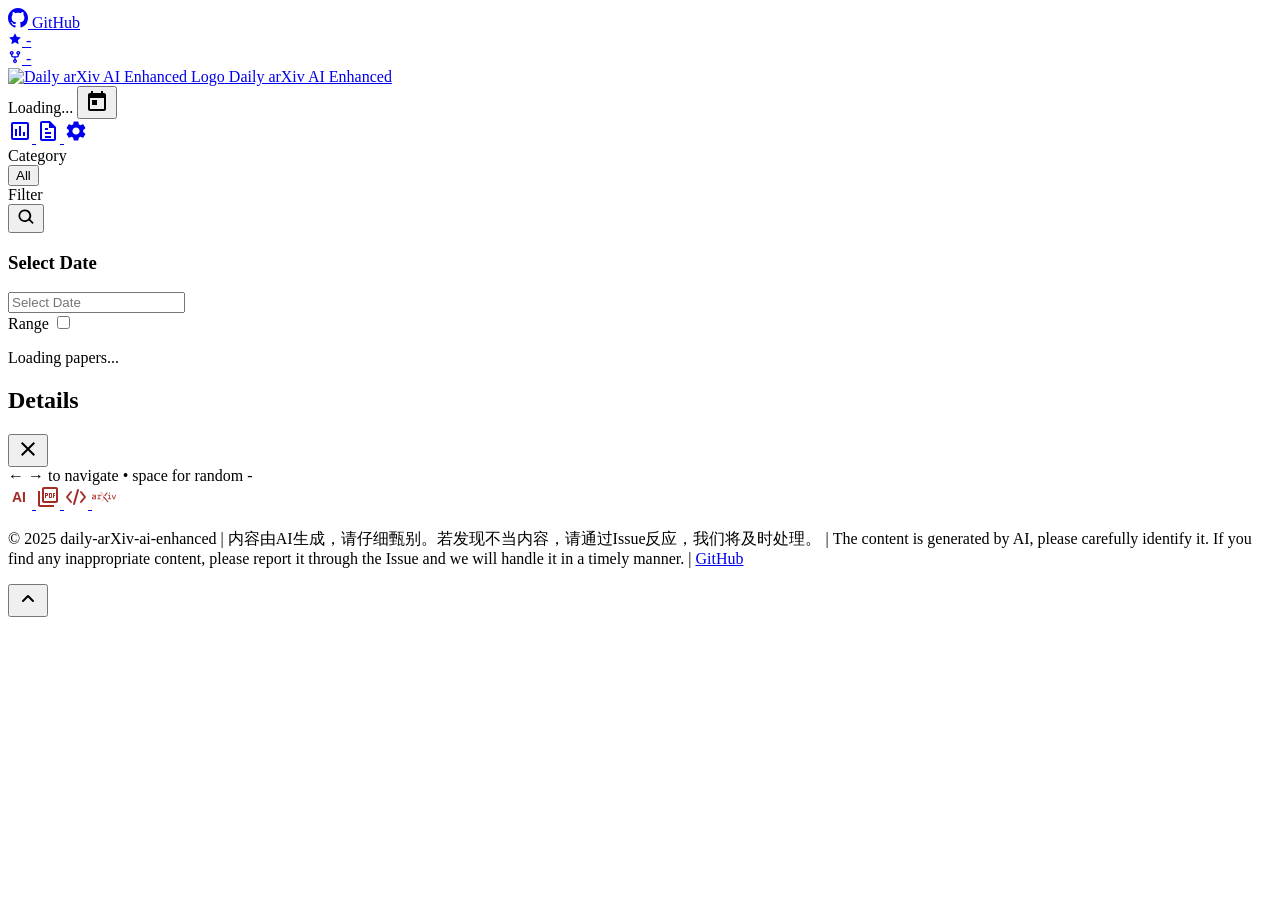
==== index.html @ 5689019f "Add reports page to view weekly/monthly reports and word clouds in browser Co-authored-by: Love-Luo-" ====
<!DOCTYPE html>
<html lang="zh-CN">
<head>
    <meta charset="UTF-8">
    <meta name="viewport" content="width=device-width, initial-scale=1.0">
    <meta name="description" content="daily arxiv ai-enhanced">
    <title>Daily arXiv AI Enhanced</title>
    <link rel="icon" type="image/png" href="assets/logo2-removebg-preview.png">
    <link rel="shortcut icon" type="image/png" href="assets/logo2-removebg-preview.png">
    <link rel="stylesheet" href="css/styles.css">
    <link rel="stylesheet" href="https://fonts.googleapis.com/css2?family=Inter:wght@300;400;500;600;700&display=swap">
    <link rel="stylesheet" href="https://cdn.jsdelivr.net/npm/flatpickr/dist/flatpickr.min.css">
    <script src="https://cdn.jsdelivr.net/npm/flatpickr"></script>

    <!-- Authentication Scripts -->
    <script src="js/auth-config.js"></script>
    <script src="js/auth.js"></script>
    <script>
        // Check authentication on page load
        Auth.requireAuth();

        // Show logout button only if password protection is enabled
        document.addEventListener('DOMContentLoaded', function() {
            const logoutButton = document.getElementById('logoutButton');
            if (logoutButton && Auth.isPasswordEnabled()) {
                logoutButton.style.display = '';
            }
        });
    </script>

    <script>
        window.onerror = function(message, source, lineno, colno, error) {
            const errorDiv = document.createElement('div');
            errorDiv.style.position = 'fixed';
            errorDiv.style.bottom = '10px';
            errorDiv.style.left = '10px';
            errorDiv.style.backgroundColor = 'rgba(255, 0, 0, 0.8)';
            errorDiv.style.color = 'white';
            errorDiv.style.padding = '10px';
            errorDiv.style.borderRadius = '5px';
            errorDiv.style.zIndex = '10000';
            errorDiv.style.maxWidth = '80%';
            errorDiv.textContent = `错误: ${message} (${source}:${lineno}:${colno})`;
            document.body.appendChild(errorDiv);
            
            setTimeout(() => errorDiv.remove(), 5000);
            
            return false;
        };
    </script>
</head>
<body>
    <div class="app-container">
        <header>
            <div class="header-content">
                <div class="header-left">
                    <a href="https://github.com/dw-dengwei/daily-arXiv-ai-enhanced" target="_blank" class="github-button">
                        <svg height="20" width="20" viewBox="0 0 16 16" fill="currentColor" xmlns="http://www.w3.org/2000/svg">
                            <path fill-rule="evenodd" d="M8 0C3.58 0 0 3.58 0 8c0 3.54 2.29 6.53 5.47 7.59.4.07.55-.17.55-.38 0-.19-.01-.82-.01-1.49-2.01.37-2.53-.49-2.69-.94-.09-.23-.48-.94-.82-1.13-.28-.15-.68-.52-.01-.53.63-.01 1.08.58 1.23.82.72 1.21 1.87.87 2.33.66.07-.52.28-.87.51-1.07-1.78-.2-3.64-.89-3.64-3.95 0-.87.31-1.59.82-2.15-.08-.2-.36-1.02.08-2.12 0 0 .67-.21 2.2.82.64-.18 1.32-.27 2-.27.68 0 1.36.09 2 .27 1.53-1.04 2.2-.82 2.2-.82.44 1.1.16 1.92.08 2.12.51.56.82 1.27.82 2.15 0 3.07-1.87 3.75-3.65 3.95.29.25.54.73.54 1.48 0 1.07-.01 1.93-.01 2.2 0 .21.15.46.55.38A8.013 8.013 0 0016 8c0-4.42-3.58-8-8-8z"></path>
                        </svg>
                        <span class="github-text">GitHub</span>
                        <div class="github-stats">
                            <div class="star-badge">
                                <svg width="14" height="14" viewBox="0 0 24 24" fill="currentColor">
                                    <path d="M12 2l3.09 6.26L22 9.27l-5 4.87 1.18 6.88L12 17.77l-6.18 3.25L7 14.14 2 9.27l6.91-1.01L12 2z"/>
                                </svg>
                                <span class="star-count" id="starCount">-</span>
                            </div>
                            <div class="fork-badge">
                                <svg width="14" height="14" viewBox="0 0 16 16" fill="currentColor">
                                    <path d="M5 5.372v.878c0 .414.336.75.75.75h4.5a.75.75 0 0 0 .75-.75v-.878a2.25 2.25 0 1 1 1.5 0v.878a2.25 2.25 0 0 1-2.25 2.25h-1.5v2.128a2.251 2.251 0 1 1-1.5 0V8.5h-1.5A2.25 2.25 0 0 1 3.5 6.25v-.878a2.25 2.25 0 1 1 1.5 0ZM5 3.25a.75.75 0 1 0-1.5 0 .75.75 0 0 0 1.5 0Zm6.75.75a.75.75 0 1 0 0-1.5.75.75 0 0 0 0 1.5Zm-3 8.75a.75.75 0 1 0-1.5 0 .75.75 0 0 0 1.5 0Z"/>
                                </svg>
                                <span class="fork-count" id="forkCount">-</span>
                            </div>
                        </div>
                    </a>
                </div>
                
                <div class="header-center">
                    <a href="index.html" class="site-logo">
                        <img src="assets/logo2-removebg-preview.png" alt="Daily arXiv AI Enhanced Logo" class="logo-image">
                        <span class="site-title">Daily arXiv AI Enhanced</span>
                    </a>
                </div>
                
                <div class="header-controls">
                    <div class="date-selector">
                        <div class="date-display">
                            <span id="currentDate">Loading...</span>
                            <button id="calendarButton" class="icon-button">
                                <svg width="24" height="24" viewBox="0 0 24 24" fill="none" xmlns="http://www.w3.org/2000/svg">
                                    <path d="M19 4H18V2H16V4H8V2H6V4H5C3.89 4 3.01 4.9 3.01 6L3 20C3 21.1 3.89 22 5 22H19C20.1 22 21 21.1 21 20V6C21 4.9 20.1 4 19 4ZM19 20H5V9H19V20ZM7 11H12V16H7V11Z" fill="currentColor"/>
                                </svg>
                            </button>
                        </div>
                    </div>
                    <a href="statistic.html" class="icon-button" title="Statistics">
                        <svg width="24" height="24" viewBox="0 0 24 24" fill="none" xmlns="http://www.w3.org/2000/svg">
                            <path d="M9 17H7V10H9V17ZM13 17H11V7H13V17ZM17 17H15V13H17V17ZM19 19H5V5H19V19.1V19ZM19 3H5C3.9 3 3 3.9 3 5V19C3 20.1 3.9 21 5 21H19C20.1 21 21 20.1 21 19V5C21 3.9 20.1 3 19 3Z" fill="currentColor"/>
                        </svg>
                    </a>
                    <a href="reports.html" class="icon-button" title="Reports">
                        <svg width="24" height="24" viewBox="0 0 24 24" fill="none" xmlns="http://www.w3.org/2000/svg">
                            <path d="M14 2H6C4.9 2 4 2.9 4 4V20C4 21.1 4.9 22 6 22H18C19.1 22 20 21.1 20 20V8L14 2ZM18 20H6V4H13V9H18V20ZM9 13H15V15H9V13ZM9 17H15V19H9V17ZM9 9H12V11H9V9Z" fill="currentColor"/>
                        </svg>
                    </a>
                    <a href="settings.html" class="icon-button" title="Settings">
                        <svg width="24" height="24" viewBox="0 0 24 24" fill="none" xmlns="http://www.w3.org/2000/svg">
                            <path d="M19.14 12.94c.04-.3.06-.61.06-.94 0-.32-.02-.64-.07-.94l2.03-1.58c.18-.14.23-.41.12-.61l-1.92-3.32c-.12-.22-.37-.29-.59-.22l-2.39.96c-.5-.38-1.03-.7-1.62-.94l-.36-2.54c-.04-.24-.24-.41-.48-.41h-3.84c-.24 0-.43.17-.47.41l-.36 2.54c-.59.24-1.13.57-1.62.94l-2.39-.96c-.22-.08-.47 0-.59.22L2.74 8.87c-.12.21-.08.47.12.61l2.03 1.58c-.05.3-.09.63-.09.94s.02.64.07.94l-2.03 1.58c-.18.14-.23.41-.12.61l1.92 3.32c.12.22.37.29.59.22l2.39-.96c.5.38 1.03.7 1.62.94l.36 2.54c.05.24.24.41.48.41h3.84c.24 0 .44-.17.47-.41l.36-2.54c.59-.24 1.13-.56 1.62-.94l2.39.96c.22.08.47 0 .59-.22l1.92-3.32c.12-.22.07-.47-.12-.61l-2.01-1.58zM12 15.6c-1.98 0-3.6-1.62-3.6-3.6s1.62-3.6 3.6-3.6 3.6 1.62 3.6 3.6-1.62 3.6-3.6 3.6z" fill="currentColor"/>
                        </svg>
                    </a>
                    <button id="logoutButton" onclick="Auth.logout()" class="icon-button" title="Logout" style="border: none; background: transparent; cursor: pointer; color: #e74c3c; display: none;">
                        <svg width="24" height="24" viewBox="0 0 24 24" fill="none" xmlns="http://www.w3.org/2000/svg">
                            <path d="M17 7L15.59 8.41L18.17 11H8V13H18.17L15.59 15.59L17 17L22 12L17 7ZM4 5H12V3H4C2.9 3 2 3.9 2 5V19C2 20.1 2.9 21 4 21H12V19H4V5Z" fill="currentColor"/>
                        </svg>
                    </button>
                    <!-- <div class="view-controls">
                        <button id="toggleView" class="button">
                            <span class="view-icon">
                                <svg width="24" height="24" viewBox="0 0 24 24" fill="none" xmlns="http://www.w3.org/2000/svg">
                                    <path d="M4 11H9V5H4V11ZM4 18H9V12H4V18ZM10 18H15V12H10V18ZM16 18H21V12H16V18ZM10 11H15V5H10V11ZM16 5V11H21V5H16Z" fill="currentColor"/>
                                </svg>
                            </span>
                            <span>View</span>
                        </button>
                    </div> -->
                </div>
            </div>
            <div class="category-nav">
                <div class="category-label-container">
                    <span class="category-nav-label">Category</span>
                    <div class="category-scroll">
                        <button class="category-button active" data-category="all">All</button>
                        <!-- 分类按钮将通过 JavaScript 动态生成 -->
                    </div>
                </div>
                <!-- Filter Tag Container -->
                <div class="filter-label-container">
                    <span class="filter-nav-label">Filter</span>
                    <!-- Text Search (magnifier-triggered) -->
                    <div id="textSearchContainer" class="text-search">
                        <button id="textSearchToggle" class="icon-button" title="Search">
                            <svg width="20" height="20" viewBox="0 0 24 24" fill="none" xmlns="http://www.w3.org/2000/svg">
                                <path d="M10.5 3a7.5 7.5 0 105.07 13.07l3.68 3.68a1 1 0 001.41-1.41l-3.68-3.68A7.5 7.5 0 0010.5 3zm0 2a5.5 5.5 0 110 11 5.5 5.5 0 010-11z" fill="currentColor"/>
                            </svg>
                        </button>
                        <div class="search-input-wrapper" style="display: none;">
                            <input id="textSearchInput" type="text" placeholder="Type to search..." aria-label="Search" />
                            <button id="textSearchClear" class="clear-x" title="Clear" style="display: none;">×</button>
                        </div>
                    </div>
                    <div class="filter-scroll" id="filterTags">
                        <!-- Authors and Keywords will be dynamically added here -->
                    </div>
                </div>
            </div>
        </header>

        <main>
            <div class="date-picker-modal" id="datePickerModal">
                <div class="date-picker-content">
                    <div class="date-picker-body">
                        <h3 class="date-picker-title">Select Date</h3>
                        <div class="flatpickr-container">
                            <input type="text" id="datepicker" placeholder="Select Date" data-input>
                        </div>
                        <div class="date-range-selector">
                            <span class="toggle-label">Range</span>
                            <label class="toggle-switch">
                                <input type="checkbox" id="dateRangeMode">
                                <span class="toggle-slider"></span>
                            </label>
                        </div>
                    </div>
                </div>
            </div>

            <div class="paper-container" id="paperContainer">
                <div class="loading-container">
                    <div class="loading-spinner"></div>
                    <p>Loading papers...</p>
                </div>
            </div>
        </main>

        <div class="paper-modal" id="paperModal">
            <div class="paper-modal-content">
                <div class="paper-modal-header">
                    <h2 id="modalTitle">Details</h2>
                    <button id="closeModal" class="icon-button">
                        <svg width="24" height="24" viewBox="0 0 24 24" fill="none" xmlns="http://www.w3.org/2000/svg">
                            <path d="M19 6.41L17.59 5L12 10.59L6.41 5L5 6.41L10.59 12L5 17.59L6.41 19L12 13.41L17.59 19L19 17.59L13.41 12L19 6.41Z" fill="currentColor"/>
                        </svg>
                    </button>
                </div>
                <div class="paper-modal-body" id="modalBody">
                </div>
                <div class="paper-modal-footer">
                    <div class="paper-navigation">
                        <span class="navigation-hint">← → to navigate • space for random</span>
                        <span id="paperPosition" class="paper-position">-</span>
                    </div>
                    <div class="paper-modal-buttons">
                    <a id="kimiChatLink" href="#" target="_blank" class="button icon-button" title="Open in KimiChat">
                        <svg width="24" height="24" viewBox="0 0 24 24" fill="none" xmlns="http://www.w3.org/2000/svg">
                            <text x="4" y="17" fill="#a42c25" font-family="Arial" font-weight="bold" font-size="14">AI</text>
                        </svg>
                    </a>
                    <a id="pdfLink" href="#" target="_blank" class="button icon-button" title="Open PDF">
                        <svg width="24" height="24" viewBox="0 0 24 24" fill="none" xmlns="http://www.w3.org/2000/svg">
                            <path d="M20 2H8C6.9 2 6 2.9 6 4V16C6 17.1 6.9 18 8 18H20C21.1 18 22 17.1 22 16V4C22 2.9 21.1 2 20 2ZM20 16H8V4H20V16ZM4 6H2V20C2 21.1 2.9 22 4 22H18V20H4V6ZM16 12V9C16 8.45 15.55 8 15 8H13V13H15C15.55 13 16 12.55 16 12ZM14 9H15V12H14V9ZM18 11H19V10H18V9H19V8H17V13H18V11ZM10 11H11C11.55 11 12 10.55 12 10V9C12 8.45 11.55 8 11 8H9V13H10V11ZM10 9H11V10H10V9Z" fill="#a42c25"/>
                        </svg>
                    </a>
                    <a id="htmlLink" href="#" target="_blank" class="button icon-button" title="Open HTML">
                        <svg width="24" height="24" viewBox="0 0 24 24" fill="none" xmlns="http://www.w3.org/2000/svg">
                            <path d="M7 17L3 12L7 7M17 17L21 12L17 7M14 5L10 19" stroke="#a42c25" stroke-width="2" stroke-linecap="round" stroke-linejoin="round"/>
                        </svg>
                    </a>
                    <a id="paperLink" href="#" target="_blank" class="button icon-button primary" title="Open in arXiv">
                        <svg width="24" height="24" viewBox="0 0 246.978 110.119" fill="none" xmlns="http://www.w3.org/2000/svg">
                            <path d="M134.811 46.23l24.36-29.89c1.492-1.989 2.2-3.03 1.492-4.723a5.142 5.142 0 0 0-4.481-3.161h0a4.024 4.024 0 0 0-3.008 1.108L127.035 37.824zM168.108 102.071l-32.363-38.283-.972 1.033-7.789-9.214-7.743-9.357-4.695 5.076a4.769 4.769 0 0 0 .015 6.53l47.786 51.074a3.913 3.913 0 0 0 3.137 1.192 4.394 4.394 0 0 0 4.027-2.818c.724-1.73-.076-3.441-1.403-5.233zM121.05 64.817l6.052 6.485-26.553 28.128a2.98 2.98 0 0 1-2.275 1.194 3.449 3.449 0 0 1-3.241-2.144c-.513-1.231.166-3.15 1.122-4.168l.023-.024.021-.026 24.851-29.448m-.047-1.882l-25.76 30.524c-1.286 1.372-2.084 3.777-1.365 5.5a4.705 4.705 0 0 0 4.4 2.914 4.191 4.191 0 0 0 3.161-1.563l27.382-29.007-7.814-8.372zM69.406 31.884c1.859 0 3.1 1.24 3.985 3.453 1.062-2.213 2.568-3.453 4.694-3.453h14.878a4.062 4.062 0 0 1 4.074 4.074v7.828c0 2.656-1.327 4.074-4.074 4.074-2.656 0-4.074-1.418-4.074-4.074V40.03H78.35a2.411 2.411 0 0 0-2.656 2.745v27.188h10.007c2.658 0 4.074 1.329 4.074 4.074s-1.416 4.074-4.074 4.074H59.311c-2.659 0-3.986-1.328-3.986-4.074s1.327-4.074 3.986-4.074h8.236V40.03h-7.263c-2.656 0-3.985-1.329-3.985-4.074 0-2.658 1.329-4.074 3.985-4.074zM181.068 31.884c2.656 0 4.074 1.416 4.074 4.074v34.007h10.1c2.746 0 4.074 1.329 4.074 4.074s-1.328 4.074-4.074 4.074h-28.607c-2.656 0-4.074-1.328-4.074-4.074s1.418-4.074 4.074-4.074h10.362V40.03h-8.533c-2.744 0-4.073-1.329-4.073-4.074 0-2.658 1.329-4.074 4.073-4.074zm4.22-17.615a5.859 5.859 0 1 1-5.819-5.819 5.9 5.9 0 0 1 5.819 5.819zM246.978 35.958a4.589 4.589 0 0 1-.267 1.594L231.835 75.63a3.722 3.722 0 0 1-3.721 2.48h-5.933a3.689 3.689 0 0 1-3.808-2.48l-15.055-38.081a3.23 3.23 0 0 1-.355-1.594 4.084 4.084 0 0 1 4.164-4.074 3.8 3.8 0 0 1 3.718 2.656l14.348 36.134 13.9-36.134a3.8 3.8 0 0 1 3.72-2.656 4.084 4.084 0 0 1 4.165 4.077zM32.445 31.884c5.018 0 8.206 3.312 8.206 8.4v37.831H5.143A4.813 4.813 0 0 1 0 73.186V60.157a8.256 8.256 0 0 1 7-8.148l25.507-3.572v-8.4H4.141A4.014 4.014 0 0 1 0 35.958c0-2.87 2.143-4.074 4.355-4.074zm.059 38.081V56.672l-24.354 3.4v9.9zM90.373 1.25h.077c1 .024 2.236 1.245 2.589 1.669l.023.028.024.026 46.664 50.433a3.173 3.173 0 0 1-.034 4.336l-4.893 5.2-6.876-8.134L88.487 7.13c-1.508-2.166-1.617-2.836-1.191-3.858a3.353 3.353 0 0 1 3.077-2.02m0-1.25a4.606 4.606 0 0 0-4.231 2.789c-.705 1.692-.2 2.88 1.349 5.1l39.493 47.722 7.789 9.214 5.853-6.221a4.417 4.417 0 0 0 .042-6.042L94.004 2.13S92.291.05 90.48.006z" fill="#a42c25"/>
                        </svg>
                    </a>
                    </div>
                </div>
            </div>
        </div>
    </div>
    
    <footer>
        <div class="footer-content">
            <p>&copy; 2025 daily-arXiv-ai-enhanced | 内容由AI生成，请仔细甄别。若发现不当内容，请通过Issue反应，我们将及时处理。 | The content is generated by AI, please carefully identify it. If you find any inappropriate content, please report it through the Issue and we will handle it in a timely manner. | <a href="https://github.com/dw-dengwei/daily-arXiv-ai-enhanced" target="_blank">GitHub</a></p>
        </div>
    </footer>

    <!-- 回到顶部按钮 -->
    <button id="backToTop" class="back-to-top" title="back to top">
        <svg width="24" height="24" viewBox="0 0 24 24" fill="none" xmlns="http://www.w3.org/2000/svg">
            <path d="M7 14L12 9L17 14" stroke="currentColor" stroke-width="2" stroke-linecap="round" stroke-linejoin="round"/>
        </svg>
    </button>

    <script src="js/app.js?v=1.0.1"></script>
</body>
</html>
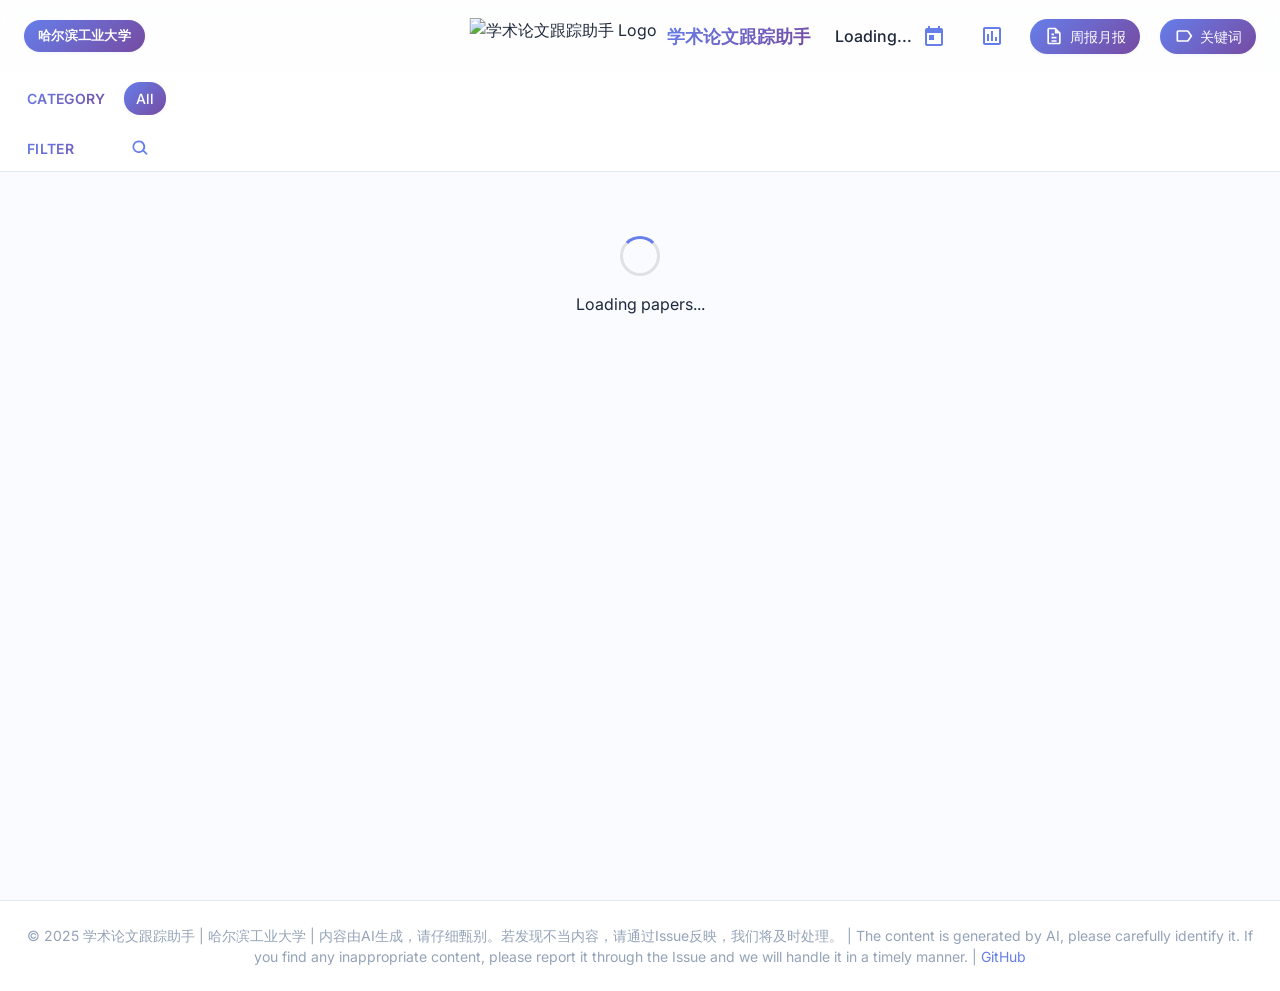
==== commit 6b95f7f7: "Merge f9a30d475d03d5d753e482bc33605eac268c6314 into 850c2397dba790dc108e574bb7830bde36cec0bc" ====
--- a/index.html
+++ b/index.html
@@ -3,8 +3,8 @@
 <head>
     <meta charset="UTF-8">
     <meta name="viewport" content="width=device-width, initial-scale=1.0">
-    <meta name="description" content="daily arxiv ai-enhanced">
-    <title>Daily arXiv AI Enhanced</title>
+    <meta name="description" content="学术论文跟踪助手 - 哈尔滨工业大学">
+    <title>学术论文跟踪助手</title>
     <link rel="icon" type="image/png" href="assets/logo2-removebg-preview.png">
     <link rel="shortcut icon" type="image/png" href="assets/logo2-removebg-preview.png">
     <link rel="stylesheet" href="css/styles.css">
@@ -54,32 +54,13 @@
         <header>
             <div class="header-content">
                 <div class="header-left">
-                    <a href="https://github.com/dw-dengwei/daily-arXiv-ai-enhanced" target="_blank" class="github-button">
-                        <svg height="20" width="20" viewBox="0 0 16 16" fill="currentColor" xmlns="http://www.w3.org/2000/svg">
-                            <path fill-rule="evenodd" d="M8 0C3.58 0 0 3.58 0 8c0 3.54 2.29 6.53 5.47 7.59.4.07.55-.17.55-.38 0-.19-.01-.82-.01-1.49-2.01.37-2.53-.49-2.69-.94-.09-.23-.48-.94-.82-1.13-.28-.15-.68-.52-.01-.53.63-.01 1.08.58 1.23.82.72 1.21 1.87.87 2.33.66.07-.52.28-.87.51-1.07-1.78-.2-3.64-.89-3.64-3.95 0-.87.31-1.59.82-2.15-.08-.2-.36-1.02.08-2.12 0 0 .67-.21 2.2.82.64-.18 1.32-.27 2-.27.68 0 1.36.09 2 .27 1.53-1.04 2.2-.82 2.2-.82.44 1.1.16 1.92.08 2.12.51.56.82 1.27.82 2.15 0 3.07-1.87 3.75-3.65 3.95.29.25.54.73.54 1.48 0 1.07-.01 1.93-.01 2.2 0 .21.15.46.55.38A8.013 8.013 0 0016 8c0-4.42-3.58-8-8-8z"></path>
-                        </svg>
-                        <span class="github-text">GitHub</span>
-                        <div class="github-stats">
-                            <div class="star-badge">
-                                <svg width="14" height="14" viewBox="0 0 24 24" fill="currentColor">
-                                    <path d="M12 2l3.09 6.26L22 9.27l-5 4.87 1.18 6.88L12 17.77l-6.18 3.25L7 14.14 2 9.27l6.91-1.01L12 2z"/>
-                                </svg>
-                                <span class="star-count" id="starCount">-</span>
-                            </div>
-                            <div class="fork-badge">
-                                <svg width="14" height="14" viewBox="0 0 16 16" fill="currentColor">
-                                    <path d="M5 5.372v.878c0 .414.336.75.75.75h4.5a.75.75 0 0 0 .75-.75v-.878a2.25 2.25 0 1 1 1.5 0v.878a2.25 2.25 0 0 1-2.25 2.25h-1.5v2.128a2.251 2.251 0 1 1-1.5 0V8.5h-1.5A2.25 2.25 0 0 1 3.5 6.25v-.878a2.25 2.25 0 1 1 1.5 0ZM5 3.25a.75.75 0 1 0-1.5 0 .75.75 0 0 0 1.5 0Zm6.75.75a.75.75 0 1 0 0-1.5.75.75 0 0 0 0 1.5Zm-3 8.75a.75.75 0 1 0-1.5 0 .75.75 0 0 0 1.5 0Z"/>
-                                </svg>
-                                <span class="fork-count" id="forkCount">-</span>
-                            </div>
-                        </div>
-                    </a>
+                    <span class="hit-badge">哈尔滨工业大学</span>
                 </div>
                 
                 <div class="header-center">
                     <a href="index.html" class="site-logo">
-                        <img src="assets/logo2-removebg-preview.png" alt="Daily arXiv AI Enhanced Logo" class="logo-image">
-                        <span class="site-title">Daily arXiv AI Enhanced</span>
+                        <img src="assets/logo2-removebg-preview.png" alt="学术论文跟踪助手 Logo" class="logo-image">
+                        <span class="site-title">学术论文跟踪助手</span>
                     </a>
                 </div>
                 
@@ -99,15 +80,17 @@
                             <path d="M9 17H7V10H9V17ZM13 17H11V7H13V17ZM17 17H15V13H17V17ZM19 19H5V5H19V19.1V19ZM19 3H5C3.9 3 3 3.9 3 5V19C3 20.1 3.9 21 5 21H19C20.1 21 21 20.1 21 19V5C21 3.9 20.1 3 19 3Z" fill="currentColor"/>
                         </svg>
                     </a>
-                    <a href="reports.html" class="icon-button" title="Reports">
-                        <svg width="24" height="24" viewBox="0 0 24 24" fill="none" xmlns="http://www.w3.org/2000/svg">
+                    <a href="reports.html" class="nav-link-button" title="周报月报">
+                        <svg width="20" height="20" viewBox="0 0 24 24" fill="none" xmlns="http://www.w3.org/2000/svg">
                             <path d="M14 2H6C4.9 2 4 2.9 4 4V20C4 21.1 4.9 22 6 22H18C19.1 22 20 21.1 20 20V8L14 2ZM18 20H6V4H13V9H18V20ZM9 13H15V15H9V13ZM9 17H15V19H9V17ZM9 9H12V11H9V9Z" fill="currentColor"/>
                         </svg>
-                    </a>
-                    <a href="settings.html" class="icon-button" title="Settings">
-                        <svg width="24" height="24" viewBox="0 0 24 24" fill="none" xmlns="http://www.w3.org/2000/svg">
-                            <path d="M19.14 12.94c.04-.3.06-.61.06-.94 0-.32-.02-.64-.07-.94l2.03-1.58c.18-.14.23-.41.12-.61l-1.92-3.32c-.12-.22-.37-.29-.59-.22l-2.39.96c-.5-.38-1.03-.7-1.62-.94l-.36-2.54c-.04-.24-.24-.41-.48-.41h-3.84c-.24 0-.43.17-.47.41l-.36 2.54c-.59.24-1.13.57-1.62.94l-2.39-.96c-.22-.08-.47 0-.59.22L2.74 8.87c-.12.21-.08.47.12.61l2.03 1.58c-.05.3-.09.63-.09.94s.02.64.07.94l-2.03 1.58c-.18.14-.23.41-.12.61l1.92 3.32c.12.22.37.29.59.22l2.39-.96c.5.38 1.03.7 1.62.94l.36 2.54c.05.24.24.41.48.41h3.84c.24 0 .44-.17.47-.41l.36-2.54c.59-.24 1.13-.56 1.62-.94l2.39.96c.22.08.47 0 .59-.22l1.92-3.32c.12-.22.07-.47-.12-.61l-2.01-1.58zM12 15.6c-1.98 0-3.6-1.62-3.6-3.6s1.62-3.6 3.6-3.6 3.6 1.62 3.6 3.6-1.62 3.6-3.6 3.6z" fill="currentColor"/>
-                        </svg>
+                        <span>周报月报</span>
+                    </a>
+                    <a href="settings.html" class="nav-link-button" title="关键词设置">
+                        <svg width="20" height="20" viewBox="0 0 24 24" fill="none" xmlns="http://www.w3.org/2000/svg">
+                            <path d="M17.63 5.84C17.27 5.33 16.67 5 16 5L5 5.01C3.9 5.01 3 5.9 3 7V17C3 18.1 3.9 18.99 5 18.99L16 19C16.67 19 17.27 18.67 17.63 18.16L22 12L17.63 5.84ZM16 17H5V7H16L19.55 12L16 17Z" fill="currentColor"/>
+                        </svg>
+                        <span>关键词</span>
                     </a>
                     <button id="logoutButton" onclick="Auth.logout()" class="icon-button" title="Logout" style="border: none; background: transparent; cursor: pointer; color: #e74c3c; display: none;">
                         <svg width="24" height="24" viewBox="0 0 24 24" fill="none" xmlns="http://www.w3.org/2000/svg">
@@ -229,7 +212,7 @@
     
     <footer>
         <div class="footer-content">
-            <p>&copy; 2025 daily-arXiv-ai-enhanced | 内容由AI生成，请仔细甄别。若发现不当内容，请通过Issue反应，我们将及时处理。 | The content is generated by AI, please carefully identify it. If you find any inappropriate content, please report it through the Issue and we will handle it in a timely manner. | <a href="https://github.com/dw-dengwei/daily-arXiv-ai-enhanced" target="_blank">GitHub</a></p>
+            <p>&copy; 2025 学术论文跟踪助手 | 哈尔滨工业大学 | 内容由AI生成，请仔细甄别。若发现不当内容，请通过Issue反映，我们将及时处理。 | The content is generated by AI, please carefully identify it. If you find any inappropriate content, please report it through the Issue and we will handle it in a timely manner. | <a href="https://github.com/Love-Luo-Tianyi/daily-arXiv-ai-enhanced" target="_blank">GitHub</a></p>
         </div>
     </footer>
 
--- a/css/styles.css
+++ b/css/styles.css
@@ -0,0 +1,2298 @@
+/* 基础样式 */
+:root {
+  --primary-color: #667eea;
+  --secondary-color: #764ba2;
+  --accent-color: #6d2dad;
+  --gradient-primary: linear-gradient(135deg, #667eea 0%, #764ba2 100%);
+  --gradient-light: linear-gradient(135deg, #e0e7ff 0%, #f3e8ff 100%);
+  --background-color: #fafbff;
+  --card-bg-color: #ffffff;
+  --background-hover: #f1f5f9;
+  --text-color: #1e293b;
+  --text-secondary: #475569;
+  --text-tertiary: #94a3b8;
+  --border-color: #e2e8f0;
+  --border-accent: rgba(102, 126, 234, 0.2);
+  --shadow-sm: 0 1px 3px rgba(102, 126, 234, 0.1);
+  --shadow-md: 0 4px 15px rgba(102, 126, 234, 0.15);
+  --shadow-lg: 0 8px 25px rgba(102, 126, 234, 0.2);
+  --radius-sm: 8px;
+  --radius-md: 12px;
+  --transition: all 0.2s ease;
+  --match-highlight: rgba(255, 223, 77, 0.22); /* 更明显的浅黄色背景 */
+  --gold-color: #ffd700;
+  --gold-dark: #d4af37;
+  --gold-gradient: linear-gradient(135deg, #ffd700 0%, #d4af37 100%);
+  --author-color: #10b981;
+  --author-gradient: linear-gradient(135deg, #10b981 0%, #059669 100%);
+  --keyword-color: #8b5cf6;
+  --keyword-gradient: linear-gradient(135deg, #8b5cf6 0%, #7c3aed 100%);
+}
+
+* {
+  margin: 0;
+  padding: 0;
+  box-sizing: border-box;
+}
+
+body {
+  font-family: 'Inter', -apple-system, BlinkMacSystemFont, 'Segoe UI', Roboto, Helvetica, Arial, sans-serif;
+  background-color: var(--background-color);
+  color: var(--text-color);
+  line-height: 1.5;
+  -webkit-font-smoothing: antialiased;
+  -moz-osx-font-smoothing: grayscale;
+}
+
+a {
+  color: var(--primary-color);
+  text-decoration: none;
+}
+
+a:hover {
+  text-decoration: underline;
+}
+
+button {
+  cursor: pointer;
+  border: none;
+  background: none;
+  font: inherit;
+  color: inherit;
+}
+
+.button {
+  display: inline-flex;
+  align-items: center;
+  justify-content: center;
+  gap: 8px;
+  padding: 8px 16px;
+  border-radius: var(--radius-sm);
+  font-weight: 500;
+  transition: var(--transition);
+  background-color: var(--background-hover);
+}
+
+.button:hover {
+  background-color: var(--border-color);
+}
+
+.button.primary {
+  background: var(--gradient-primary);
+  color: white;
+  box-shadow: var(--shadow-sm);
+}
+
+.button.primary:hover {
+  box-shadow: var(--shadow-md);
+  transform: translateY(-1px);
+}
+
+.icon-button {
+  display: flex;
+  align-items: center;
+  justify-content: center;
+  width: 36px;
+  height: 36px;
+  border-radius: 50%;
+  transition: var(--transition);
+  color: var(--primary-color);
+}
+
+.icon-button:hover {
+  background-color: rgba(102, 126, 234, 0.1);
+}
+
+/* 视图控制按钮样式 */
+.view-controls {
+  display: flex;
+  align-items: center;
+  gap: 4px;
+}
+
+.view-icon {
+  display: flex;
+  align-items: center;
+  justify-content: center;
+  margin-right: 2px;
+  color: var(--primary-color);
+  font-size: 14px;
+}
+
+.view-controls .button {
+  border: 1px solid var(--border-accent);
+  background-color: rgba(102, 126, 234, 0.05);
+  padding: 4px 10px;
+  font-size: 13px;
+}
+
+.view-controls .button:hover {
+  background-color: rgba(102, 126, 234, 0.1);
+}
+
+.view-controls .button.active {
+  background-color: rgba(102, 126, 234, 0.15);
+  border-color: var(--primary-color);
+  color: var(--primary-color);
+  font-weight: 500;
+}
+
+/* 布局容器 */
+.app-container {
+  display: flex;
+  flex-direction: column;
+  min-height: 100vh;
+}
+
+/* 页头 */
+header {
+  position: sticky;
+  top: 0;
+  z-index: 100;
+  background-color: rgba(255, 255, 255, 0.8);
+  backdrop-filter: blur(10px);
+  -webkit-backdrop-filter: blur(10px);
+  border-bottom: 1px solid var(--border-color);
+}
+
+.header-content {
+  display: flex;
+  justify-content: space-between;
+  align-items: center;
+  padding: 16px 24px;
+  max-width: 1440px;
+  margin: 0 auto;
+  width: 100%;
+}
+
+.header-left {
+  display: flex;
+  align-items: center;
+  gap: 16px;
+}
+
+.header-center {
+  display: flex;
+  align-items: center;
+  justify-content: center;
+  position: absolute;
+  left: 50%;
+  transform: translateX(-50%);
+}
+
+.site-logo {
+  display: flex;
+  align-items: center;
+  gap: 10px;
+  text-decoration: none !important;
+  color: var(--text-color);
+  transition: var(--transition);
+}
+
+.site-logo:hover {
+  text-decoration: none;
+  opacity: 0.9;
+}
+
+.logo-image {
+  height: 36px;
+  width: auto;
+}
+
+.site-title {
+  font-size: 18px;
+  font-weight: 600;
+  background: var(--gradient-primary);
+  -webkit-background-clip: text;
+  -webkit-text-fill-color: transparent;
+  background-clip: text;
+}
+
+.header-content h1 {
+  font-size: 20px;
+  font-weight: 600;
+}
+
+.github-button {
+  display: flex;
+  align-items: center;
+  gap: 8px;
+  padding: 8px 16px;
+  border-radius: 24px;
+  background: var(--gradient-primary);
+  color: white;
+  font-size: 14px;
+  font-weight: 500;
+  transition: var(--transition);
+  text-decoration: none !important;
+  box-shadow: var(--shadow-sm);
+}
+
+.github-button:hover {
+  background: var(--gradient-primary);
+  text-decoration: none !important;
+  transform: translateY(-1px);
+  color: white;
+  box-shadow: var(--shadow-md);
+}
+
+.github-button svg {
+  fill: white;
+}
+
+.github-text {
+  font-weight: 500;
+}
+
+.github-stats {
+  display: flex;
+  gap: 6px;
+}
+
+.star-badge,
+.fork-badge {
+  display: flex;
+  align-items: center;
+  gap: 4px;
+  background-color: rgba(255, 255, 255, 0.25);
+  border-radius: 12px;
+  padding: 4px 8px;
+  font-size: 12px;
+  font-weight: 600;
+}
+
+.star-badge svg {
+  fill: white;
+  filter: drop-shadow(0 0 2px rgba(255, 255, 255, 0.3));
+}
+
+.fork-badge svg {
+  fill: white;
+  filter: drop-shadow(0 0 2px rgba(255, 255, 255, 0.3));
+}
+
+.star-count,
+.fork-count {
+  color: white;
+  font-weight: 600;
+}
+
+.hit-badge {
+  display: inline-flex;
+  align-items: center;
+  padding: 6px 14px;
+  border-radius: 24px;
+  background: var(--gradient-primary);
+  color: white;
+  font-size: 13px;
+  font-weight: 600;
+  letter-spacing: 0.02em;
+  box-shadow: var(--shadow-sm);
+  white-space: nowrap;
+}
+
+.nav-link-button {
+  display: inline-flex;
+  align-items: center;
+  gap: 6px;
+  padding: 7px 14px;
+  border-radius: 20px;
+  background: var(--gradient-primary);
+  color: white !important;
+  font-size: 14px;
+  font-weight: 500;
+  transition: var(--transition);
+  text-decoration: none !important;
+  box-shadow: var(--shadow-sm);
+}
+
+.nav-link-button:hover {
+  text-decoration: none !important;
+  transform: translateY(-1px);
+  box-shadow: var(--shadow-md);
+  color: white !important;
+}
+
+.nav-link-button svg {
+  fill: white;
+  flex-shrink: 0;
+}
+
+.header-controls {
+  display: flex;
+  align-items: center;
+  gap: 20px;
+}
+
+.date-selector {
+  display: flex;
+  align-items: center;
+  gap: 8px;
+  border-radius: var(--radius-sm);
+  padding: 2px;
+}
+
+.date-display {
+  display: flex;
+  align-items: center;
+  gap: 4px;
+  font-weight: 500;
+  color: var(--text-color);
+}
+
+/* 类别导航栏 */
+.category-nav {
+  background-color: rgba(255, 255, 255, 0.8);
+  backdrop-filter: blur(10px);
+  -webkit-backdrop-filter: blur(10px);
+  position: sticky;
+  top: 70px;
+  z-index: 10;
+  display: flex;
+  flex-direction: column;
+  align-items: center; /* 居中显示 */
+}
+
+.category-nav::-webkit-scrollbar {
+  display: none;
+}
+
+.category-label-container {
+  display: flex;
+  align-items: center;
+  max-width: 1440px; /* 与main容器的max-width相同 */
+  width: 100%;
+  padding: 10px 24px 5px 24px; /* 减少上下内边距 */
+  margin: 0 auto; /* 居中显示 */
+  position: relative;
+}
+
+.category-nav-label, .filter-nav-label {
+  font-weight: 600;
+  background: var(--gradient-primary);
+  -webkit-background-clip: text;
+  -webkit-text-fill-color: transparent;
+  background-clip: text;
+  margin-right: 8px; /* 减少右侧间距 */
+  white-space: nowrap;
+  min-width: 90px; /* 减少宽度从120px到90px */
+  letter-spacing: 0.3px; /* 减少字母间距 */
+  font-size: 14px; /* 减小字体大小 */
+  text-transform: uppercase;
+  opacity: 1; /* 增加不透明度 */
+  position: relative;
+  z-index: 1;
+  padding-left: 3px; /* 减少左侧内边距 */
+}
+
+/* 删除装饰线的CSS规则 */
+.category-nav-label::after, .keyword-nav-label::after {
+  content: none; /* 移除装饰线 */
+}
+
+.category-scroll {
+  display: flex;
+  overflow-x: auto;
+  gap: 10px;
+  -ms-overflow-style: none;
+  scrollbar-width: none;
+  width: 100%;
+  justify-content: flex-start; /* 改为左对齐 */
+  flex-wrap: nowrap; /* 禁止换行 */
+  white-space: nowrap; /* 确保内容不会换行 */
+  /* 添加鼠标滚轮横向滚动支持 */
+  overflow-y: hidden;
+}
+
+.filter-scroll {
+  display: flex;
+  overflow-x: auto;
+  gap: 10px;
+  -ms-overflow-style: none;
+  scrollbar-width: none;
+  width: 100%;
+  justify-content: flex-start; /* 改为左对齐 */
+  flex-wrap: nowrap; /* 禁止换行 */
+  white-space: nowrap; /* 确保内容不会换行 */
+  /* 添加鼠标滚轮横向滚动支持 */
+  overflow-y: hidden;
+}
+
+/* Text search UI */
+.text-search {
+  display: inline-flex;
+  align-items: center;
+  gap: 8px;
+  margin-right: 8px;
+}
+
+.text-search .search-input-wrapper {
+  display: inline-flex;
+  align-items: center;
+  gap: 6px;
+  background-color: var(--background-hover);
+  border: 1px solid var(--border-accent);
+  border-radius: 16px;
+  padding: 4px 8px;
+}
+
+#textSearchInput {
+  border: none;
+  outline: none;
+  background: transparent;
+  font-size: 14px;
+  color: var(--text-color);
+  width: 220px;
+}
+
+.text-search .clear-x {
+  width: 22px;
+  height: 22px;
+  border-radius: 50%;
+  background-color: rgba(0,0,0,0.08);
+  color: var(--text-secondary);
+  display: inline-flex;
+  align-items: center;
+  justify-content: center;
+}
+
+.text-search .clear-x:hover {
+  background-color: rgba(0,0,0,0.14);
+}
+
+.filter-scroll::-webkit-scrollbar {
+  display: none;
+}
+
+.filter-label-container {
+  display: flex;
+  align-items: center;
+  max-width: 1440px; /* 与main容器的max-width相同 */
+  width: 100%;
+  padding: 10px 24px 5px 24px; /* 与category标签容器保持一致 */
+  margin: 0 auto; /* 居中显示 */
+  position: relative;
+}
+
+.category-button {
+  display: inline-flex;
+  align-items: center;
+  justify-content: center;
+  flex-shrink: 0;
+  padding: 6px 12px;
+  background-color: var(--background-hover);
+  border-radius: 16px;
+  font-size: 14px;
+  font-weight: 500;
+  color: var(--text-secondary);
+  transition: var(--transition);
+  white-space: nowrap;
+  margin: 0 2px;
+  box-shadow: 0 1px 2px rgba(0, 0, 0, 0.04);
+}
+
+.keyword-tag {
+  display: inline-flex;
+  align-items: center;
+  justify-content: center;
+  flex-shrink: 0;
+  padding: 6px 12px;
+  background-color: var(--background-hover);
+  border-radius: 16px;
+  font-size: 14px;
+  font-weight: 500;
+  color: var(--text-secondary);
+  transition: var(--transition);
+  white-space: nowrap;
+  cursor: pointer;
+  margin: 0 2px;
+  box-shadow: 0 1px 2px rgba(0, 0, 0, 0.04);
+}
+
+.category-count {
+  display: inline-flex;
+  align-items: center;
+  justify-content: center;
+  margin-left: 6px;
+  min-width: 20px;
+  height: 20px;
+  background-color: rgba(0, 0, 0, 0.05);
+  border-radius: 10px;
+  font-size: 12px;
+  padding: 0 6px;
+  transition: var(--transition);
+}
+
+.category-button:hover {
+  background-color: var(--border-color);
+  color: var(--text-color);
+}
+
+.keyword-tag:hover {
+  background-color: var(--border-color);
+  color: var(--text-color);
+}
+
+.category-button.active {
+  background: var(--gradient-primary);
+  color: white;
+  box-shadow: var(--shadow-sm);
+}
+
+/* 作者按钮样式 */
+.author-button {
+  background-color: rgba(102, 126, 234, 0.08); /* primary tint */
+  color: var(--primary-color);
+  border: 1px solid rgba(102, 126, 234, 0.25);
+}
+
+.author-button:hover {
+  background-color: rgba(102, 126, 234, 0.12);
+  border-color: rgba(102, 126, 234, 0.35);
+}
+
+.author-button.active {
+  background: var(--gradient-primary);
+  color: white;
+  border-color: var(--primary-color);
+  box-shadow: 0 2px 8px rgba(102, 126, 234, 0.25);
+}
+
+/* 关键词按钮样式 */
+.keyword-button {
+  background-color: rgba(167, 139, 250, 0.10); /* accent tint */
+  color: var(--accent-color);
+  border: 1px solid rgba(167, 139, 250, 0.25);
+}
+
+.keyword-button:hover {
+  background-color: rgba(167, 139, 250, 0.14);
+  border-color: rgba(167, 139, 250, 0.35);
+}
+
+.keyword-button.active {
+  background: linear-gradient(135deg, var(--accent-color) 0%, var(--secondary-color) 100%);
+  color: white;
+  border-color: var(--accent-color);
+  box-shadow: 0 2px 8px rgba(167, 139, 250, 0.25);
+}
+
+.keyword-tag.active {
+  background: var(--gradient-primary);
+  color: white;
+  box-shadow: var(--shadow-sm);
+}
+
+.category-button.active .category-count {
+  background-color: rgba(255, 255, 255, 0.3);
+  color: #fff;
+}
+
+/* 标签动画效果 */
+.keyword-tag.tag-appear,
+.category-button.tag-appear {
+  animation: tagAppear 0.3s ease;
+}
+
+.keyword-tag.tag-highlight,
+.category-button.tag-highlight {
+  animation: tagHighlight 1s ease;
+}
+
+@keyframes tagAppear {
+  0% {
+    opacity: 0;
+    transform: translateY(10px);
+  }
+  100% {
+    opacity: 1;
+    transform: translateY(0);
+  }
+}
+
+@keyframes tagHighlight {
+  0% {
+    transform: scale(1);
+    box-shadow: 0 0 0 rgba(102, 126, 234, 0.4);
+  }
+  50% {
+    transform: scale(1.05);
+    box-shadow: 0 0 8px rgba(102, 126, 234, 0.6);
+  }
+  100% {
+    transform: scale(1);
+    box-shadow: 0 0 0 rgba(102, 126, 234, 0.4);
+  }
+}
+
+/* 主要内容区域 */
+main {
+  flex: 1;
+  padding: 0 24px 24px 24px; /* 修改上边距为0，保持左右下边距 */
+  max-width: 1440px;
+  margin: 0 auto;
+  width: 100%;
+}
+
+/* 论文容器 - 网格视图 */
+.paper-container {
+  display: grid;
+  grid-template-columns: repeat(auto-fill, minmax(350px, 1fr));
+  gap: 30px;
+  margin-top: 24px;
+  align-items: flex-start;
+}
+
+/* 论文容器 - 列表视图 */
+.paper-container.list-view {
+  display: flex;
+  flex-direction: column;
+  gap: 20px;
+}
+
+/* 论文卡片 - 网格视图 */
+.paper-card {
+  background-color: var(--card-bg-color);
+  border-radius: var(--radius-md);
+  box-shadow: var(--shadow-sm);
+  overflow: visible;
+  transition: var(--transition);
+  cursor: pointer;
+  height: auto;
+  min-height: 100%;
+  display: flex;
+  flex-direction: column;
+  position: relative;
+}
+
+.paper-card:hover {
+  box-shadow: var(--shadow-md);
+  transform: translateY(-2px);
+  background-color: var(--background-light);
+}
+
+.paper-card-header {
+  padding: 16px;
+  border-bottom: 1px solid var(--border-color);
+}
+
+.paper-card-title {
+  font-size: 16px;
+  font-weight: 600;
+  margin-bottom: 12px;
+  line-height: 1.5;
+  overflow: visible;
+}
+
+.paper-card-authors {
+  font-size: 14px;
+  color: var(--text-secondary);
+  margin-bottom: 12px;
+  line-height: 1.4;
+  overflow: visible;
+}
+
+.paper-card-categories {
+  display: flex;
+  flex-wrap: wrap;
+  gap: 6px;
+  margin-bottom: 6px;
+}
+
+.category-tag {
+  font-size: 12px;
+  padding: 2px 8px;
+  border-radius: 12px;
+  background-color: var(--background-hover);
+  color: var(--text-secondary);
+  border: 1px solid var(--border-accent);
+}
+
+.paper-card-body {
+  padding: 20px;
+  flex-grow: 1;
+  display: flex;
+  flex-direction: column;
+}
+
+.paper-card-summary {
+  font-size: 14px;
+  color: var(--text-secondary);
+  line-height: 1.5;
+  overflow: visible;
+  margin-bottom: 20px;
+  border-left: 3px solid var(--primary-color);
+  padding-left: 12px;
+  background-color: rgba(102, 126, 234, 0.05);
+  padding: 12px;
+  border-radius: 6px;
+}
+
+.paper-card-footer {
+  margin-top: auto;
+  display: flex;
+  justify-content: space-between;
+  align-items: center;
+}
+
+.paper-card-date {
+  font-size: 12px;
+  color: var(--text-tertiary);
+}
+
+.paper-card-link {
+  font-size: 14px;
+  color: var(--primary-color);
+  font-weight: 500;
+}
+
+/* 论文卡片 - 列表视图 */
+.list-view .paper-card {
+  flex-direction: row;
+  align-items: center;
+  padding: 16px;
+  gap: 20px;
+}
+
+.list-view .paper-card-header {
+  padding: 0;
+  border-bottom: none;
+  flex: 1;
+}
+
+.list-view .paper-card-body {
+  padding: 0;
+  flex: 2;
+}
+
+.list-view .paper-card-footer {
+  margin-top: 0;
+  padding: 0;
+  flex: 0 0 auto;
+}
+
+/* 论文详情模态框 */
+.paper-modal {
+  display: none;
+  position: fixed;
+  top: 0;
+  left: 0;
+  width: 100%;
+  height: 100%;
+  background-color: rgba(0, 0, 0, 0.5);
+  z-index: 1000;
+  overflow-y: auto;
+  backdrop-filter: blur(5px);
+  -webkit-backdrop-filter: blur(5px);
+}
+
+.paper-modal.active {
+  display: flex;
+  justify-content: center;
+  align-items: flex-start;
+}
+
+.paper-modal-content {
+  background-color: var(--card-bg-color);
+  border-radius: var(--radius-md);
+  box-shadow: var(--shadow-md);
+  width: 90%;
+  max-width: 800px;
+  margin: 60px auto;
+  max-height: calc(100vh - 120px);
+  display: flex;
+  flex-direction: column;
+  animation: modalFadeIn 0.3s ease;
+}
+
+@keyframes modalFadeIn {
+  from {
+    opacity: 0;
+    transform: translateY(20px);
+  }
+  to {
+    opacity: 1;
+    transform: translateY(0);
+  }
+}
+
+.paper-modal-header {
+  padding: 20px;
+  border-bottom: 1px solid var(--border-color);
+  display: flex;
+  justify-content: space-between;
+  align-items: center;
+  position: relative;
+}
+
+.paper-modal-header h2 {
+  font-size: 20px;
+  font-weight: 600;
+}
+
+.paper-modal-body {
+  padding: 20px;
+  overflow-y: auto;
+  flex: 1;
+}
+
+.paper-modal-body h3 {
+  font-size: 18px;
+  font-weight: 600;
+  margin-bottom: 16px;
+}
+
+.paper-modal-body p {
+  margin-bottom: 16px;
+  line-height: 1.6;
+}
+
+.paper-modal-footer {
+  display: flex;
+  justify-content: space-between;
+  align-items: center;
+  gap: 8px;
+  padding: 16px;
+  border-top: 1px solid var(--border-color);
+}
+
+.paper-navigation {
+  display: flex;
+  flex-direction: column;
+  align-items: flex-start;
+  gap: 4px;
+}
+
+.paper-modal-buttons {
+  display: flex;
+  gap: 8px;
+  align-items: center;
+}
+
+.paper-modal-footer .button.icon-button {
+  width: 40px;
+  height: 40px;
+  padding: 8px;
+  display: flex;
+  align-items: center;
+  justify-content: center;
+  transition: all 0.2s ease;
+  position: relative;
+  border: none;
+  background: none;
+}
+
+.paper-modal-footer .button.icon-button:not(.primary) {
+  color: var(--text-primary);
+}
+
+.paper-modal-footer .button.icon-button:not(.primary):hover {
+  color: var(--primary-color);
+  transform: translateY(-1px);
+}
+
+/* Special styling for arXiv logo */
+.paper-modal-footer #paperLink svg {
+  width: 60px;
+  height: 27px;
+  margin: -2px -10px;
+}
+
+.paper-modal-footer .button.icon-button.primary {
+  background: none;
+}
+
+.paper-modal-footer .button.icon-button.primary:hover {
+  transform: translateY(-1px);
+}
+
+/* Tooltip styles */
+.paper-modal-footer .button.icon-button::after {
+  content: attr(title);
+  position: absolute;
+  bottom: 100%;
+  left: 50%;
+  transform: translateX(-50%);
+  padding: 4px 8px;
+  background-color: rgba(0, 0, 0, 0.8);
+  color: white;
+  font-size: 12px;
+  border-radius: 4px;
+  white-space: nowrap;
+  opacity: 0;
+  visibility: hidden;
+  transition: all 0.2s ease;
+  pointer-events: none;
+  margin-bottom: 5px;
+}
+
+.paper-modal-footer .button.icon-button:hover::after {
+  opacity: 1;
+  visibility: visible;
+}
+
+.navigation-hint {
+  font-size: 12px;
+  color: var(--text-tertiary);
+  font-weight: 500;
+}
+
+.paper-position {
+  font-size: 14px;
+  color: var(--text-secondary);
+  font-weight: 600;
+}
+
+/* 日期选择器样式 */
+.date-picker-modal {
+  position: fixed;
+  top: 0;
+  left: 0;
+  right: 0;
+  bottom: 0;
+  background-color: rgba(0, 0, 0, 0.5);
+  display: flex;
+  align-items: center;
+  justify-content: center;
+  z-index: 1000;
+  opacity: 0;
+  visibility: hidden;
+  transition: var(--transition);
+  backdrop-filter: blur(5px);
+  -webkit-backdrop-filter: blur(5px);
+  pointer-events: none;
+}
+
+.date-picker-modal.active {
+  opacity: 1;
+  visibility: visible;
+  pointer-events: auto;
+}
+
+.date-picker-content {
+  background-color: var(--card-bg-color);
+  border-radius: var(--radius-md);
+  box-shadow: 0 10px 25px rgba(0, 0, 0, 0.1);
+  width: 100%;
+  max-width: 360px;
+  max-height: 90vh;
+  overflow-y: auto;
+  animation: modalFadeIn 0.3s ease forwards;
+  padding: 24px;
+  border: 1px solid rgba(0, 0, 0, 0.08);
+}
+
+.date-picker-header {
+  display: flex;
+  justify-content: space-between;
+  align-items: center;
+  padding: 16px 20px;
+  border-bottom: 1px solid var(--border-color);
+}
+
+.date-picker-header h3 {
+  font-size: 18px;
+  font-weight: 600;
+}
+
+.date-picker-body {
+  padding: 0;
+}
+
+.date-picker-title {
+  font-size: 18px;
+  font-weight: 600;
+  margin: 0 0 16px 0;
+  color: var(--primary-color);
+  text-align: center;
+}
+
+.flatpickr-container {
+  margin-bottom: 20px;
+  width: 100%;
+}
+
+.flatpickr-container input {
+  display: none;
+}
+
+/* Make flatpickr calendar take full width */
+.flatpickr-calendar {
+  width: 100% !important;
+  max-width: 100% !important;
+  padding: 0 !important;
+  box-sizing: border-box !important;
+  background: transparent !important;
+  box-shadow: none !important;
+  border: none !important;
+}
+
+.flatpickr-months {
+  width: 100% !important;
+  padding: 0;
+  margin-bottom: 10px;
+  background-color: transparent !important;
+}
+
+.flatpickr-month {
+  background-color: transparent !important;
+  color: var(--text-color) !important;
+}
+
+.flatpickr-current-month {
+  padding: 0 !important;
+  font-size: 18px !important;
+  font-weight: 600 !important;
+}
+
+.flatpickr-monthDropdown-months {
+  font-weight: 600 !important;
+  color: var(--text-color) !important;
+}
+
+.flatpickr-prev-month, .flatpickr-next-month {
+  padding: 5px !important;
+  fill: var(--primary-color) !important;
+  color: var(--primary-color) !important;
+}
+
+.flatpickr-prev-month:hover, .flatpickr-next-month:hover {
+  background-color: rgba(0, 0, 0, 0.05) !important;
+  border-radius: 50% !important;
+}
+
+.flatpickr-weekdays {
+  width: 100% !important;
+  background-color: transparent !important;
+  margin-bottom: 5px;
+}
+
+.flatpickr-weekday {
+  height: 28px;
+  line-height: 28px;
+  flex: 1;
+  background-color: transparent !important;
+  color: var(--text-secondary) !important;
+  font-weight: 500 !important;
+  font-size: 14px !important;
+}
+
+.flatpickr-days {
+  width: 100% !important;
+  display: flex !important;
+  justify-content: center !important;
+  background-color: transparent !important;
+}
+
+.dayContainer {
+  width: 100% !important;
+  min-width: 100% !important;
+  max-width: 100% !important;
+  display: flex !important;
+  flex-wrap: wrap !important;
+  /* justify-content: flex-start !important; */
+  padding: 0 !important;
+}
+
+.flatpickr-day {
+  margin: 2px;
+  height: 36px !important;
+  line-height: 36px !important;
+  border-radius: 50% !important;
+  /* max-width: 36px !important; */
+  width: calc(100% / 7 ) !important;
+  flex: 0 0 calc(100% / 7 ) !important;
+  display: inline-flex !important;
+  justify-content: center !important;
+  align-items: center !important;
+  box-sizing: border-box !important;
+  font-weight: 400 !important;
+  color: var(--text-color) !important;
+  border: none !important;
+}
+
+.flatpickr-day.today {
+  border: none !important;
+  background-color: rgba(102, 126, 234, 0.1) !important;
+  color: var(--primary-color) !important;
+  font-weight: 600 !important;
+}
+
+.flatpickr-day.selected, 
+.flatpickr-day.startRange, 
+.flatpickr-day.endRange, 
+.flatpickr-day.selected.inRange, 
+.flatpickr-day.startRange.inRange, 
+.flatpickr-day.endRange.inRange, 
+.flatpickr-day.selected:focus, 
+.flatpickr-day.startRange:focus, 
+.flatpickr-day.endRange:focus, 
+.flatpickr-day.selected:hover, 
+.flatpickr-day.startRange:hover, 
+.flatpickr-day.endRange:hover, 
+.flatpickr-day.selected.prevMonthDay, 
+.flatpickr-day.startRange.prevMonthDay, 
+.flatpickr-day.endRange.prevMonthDay, 
+.flatpickr-day.selected.nextMonthDay, 
+.flatpickr-day.startRange.nextMonthDay, 
+.flatpickr-day.endRange.nextMonthDay {
+  background: var(--gradient-primary) !important;
+  border-color: var(--primary-color) !important;
+  color: white !important;
+  font-weight: 600 !important;
+  box-shadow: var(--shadow-sm) !important;
+}
+
+.flatpickr-day.inRange, 
+.flatpickr-day.prevMonthDay.inRange, 
+.flatpickr-day.nextMonthDay.inRange, 
+.flatpickr-day.today.inRange, 
+.flatpickr-day.prevMonthDay.today.inRange, 
+.flatpickr-day.nextMonthDay.today.inRange {
+  background: rgba(102, 126, 234, 0.15) !important;
+  border-color: transparent !important;
+  color: var(--text-color) !important;
+  box-shadow: none !important;
+}
+
+.flatpickr-day:hover, 
+.flatpickr-day.prevMonthDay:hover, 
+.flatpickr-day.nextMonthDay:hover, 
+.flatpickr-day:focus, 
+.flatpickr-day.prevMonthDay:focus, 
+.flatpickr-day.nextMonthDay:focus {
+  background: rgba(0, 0, 0, 0.05) !important;
+  border-color: transparent !important;
+}
+
+.flatpickr-day.flatpickr-disabled, 
+.flatpickr-day.flatpickr-disabled:hover,
+.flatpickr-day.prevMonthDay, 
+.flatpickr-day.nextMonthDay, 
+.flatpickr-day.notAllowed {
+  color: rgba(57, 57, 57, 0.3) !important;
+  background: transparent !important;
+  cursor: not-allowed;
+}
+
+.date-range-selector {
+  display: flex;
+  align-items: center;
+  justify-content: center;
+  padding: 12px 0;
+  border-top: 1px solid var(--border-color);
+  background-color: rgba(0, 0, 0, 0.02);
+  border-radius: 0 0 var(--radius-md) var(--radius-md);
+  margin: 16px -24px -24px -24px;
+}
+
+.toggle-switch {
+  position: relative;
+  display: inline-block;
+  width: 42px;
+  height: 22px;
+  margin: 0 10px;
+}
+
+.toggle-switch input {
+  opacity: 0;
+  width: 0;
+  height: 0;
+}
+
+.toggle-slider {
+  position: absolute;
+  cursor: pointer;
+  top: 0;
+  left: 0;
+  right: 0;
+  bottom: 0;
+  background-color: var(--border-color);
+  transition: .3s;
+  border-radius: 24px;
+  box-shadow: inset 0 1px 3px rgba(0, 0, 0, 0.1);
+}
+
+.toggle-slider:before {
+  position: absolute;
+  content: "";
+  height: 16px;
+  width: 16px;
+  left: 3px;
+  top: 50%;
+  transform: translateY(-50%);
+  background-color: white;
+  transition: .3s;
+  border-radius: 50%;
+  box-shadow: 0 1px 3px rgba(0, 0, 0, 0.15);
+}
+
+input:checked + .toggle-slider {
+  background: var(--gradient-primary);
+}
+
+input:focus + .toggle-slider {
+  box-shadow: inset 0 1px 3px rgba(0, 0, 0, 0.1), 0 0 0 2px rgba(102, 126, 234, 0.2);
+}
+
+input:checked + .toggle-slider:before {
+  transform: translate(20px, -50%);
+}
+
+.toggle-label {
+  font-size: 13px;
+  font-weight: 500;
+  color: var(--text-secondary);
+  user-select: none;
+  min-width: 40px;
+  text-align: center;
+}
+
+@media (max-width: 768px) {
+  .header-content {
+    padding: 12px 16px;
+  }
+  
+  .header-center {
+    position: static;
+    transform: none;
+    margin-bottom: 8px;
+  }
+  
+  .header-left {
+    display: none;
+  }
+  
+  .header-controls {
+    margin-left: auto;
+  }
+  
+  .category-scroll {
+    padding: 8px 16px;
+    max-width: 100%; /* 在移动端占满宽度 */
+    justify-content: flex-start; /* 在移动端左对齐 */
+    flex-wrap: nowrap; /* 确保不换行 */
+  }
+  
+  .filter-scroll {
+    padding: 0 16px 8px;
+    margin-top: -4px;
+    gap: 6px;
+    max-width: 100%; /* 在移动端占满宽度 */
+    justify-content: flex-start; /* 在移动端左对齐 */
+    flex-wrap: nowrap; /* 确保不换行 */
+  }
+  
+  .category-button, .keyword-tag {
+    padding: 4px 10px;
+    font-size: 12px;
+    border-radius: 14px;
+    margin: 0 2px; /* 调整为水平边距 */
+  }
+  
+  main {
+    padding: 0 16px 16px 16px; /* 调整与类别/关键词区域保持一致 */
+    padding-left: 10px;
+  }
+  
+  .paper-container {
+    padding: 0;
+    margin-top: 16px;
+  }
+  
+  .keyword-tag-container {
+    margin: 6px 16px 0;
+    padding: 8px 12px;
+  }
+  
+  .keyword-tag-header {
+    margin-bottom: 6px;
+  }
+  
+  .keyword-tags {
+    gap: 6px;
+    min-height: 24px;
+    padding: 4px;
+  }
+  
+  .keyword-tags .keyword-tag {
+    padding: 3px 8px;
+    font-size: 12px;
+    border-radius: 12px;
+  }
+  
+  .list-view .paper-card {
+    flex-direction: column;
+  }
+  
+  .list-view .paper-card-header,
+  .list-view .paper-card-body {
+    width: 100%;
+  }
+  
+  .paper-modal-content {
+    width: 95%;
+    max-height: 85vh;
+  }
+  
+  .paper-sections {
+    flex-direction: column;
+  }
+  
+  .date-picker-content {
+    width: 95%;
+  }
+}
+
+/* 加载状态 */
+.loading-container {
+  display: flex;
+  flex-direction: column;
+  align-items: center;
+  justify-content: center;
+  padding: 40px;
+  grid-column: 1 / -1;
+}
+
+.loading-spinner {
+  width: 40px;
+  height: 40px;
+  border: 3px solid rgba(0, 0, 0, 0.1);
+  border-radius: 50%;
+  border-top-color: var(--primary-color);
+  animation: spinner 1s linear infinite;
+  margin-bottom: 16px;
+}
+
+@keyframes spinner {
+  to {
+    transform: rotate(360deg);
+  }
+}
+
+/* 页脚 */
+footer {
+  background-color: #fff;
+  border-top: 1px solid var(--border-color);
+  padding: 24px;
+  margin-top: auto;
+}
+
+.footer-content {
+  max-width: 1440px;
+  margin: 0 auto;
+  text-align: center;
+  color: var(--text-tertiary);
+  font-size: 14px;
+}
+
+/* 添加对论文索引号和详情部分的样式 */
+.paper-card-index {
+  font-weight: 600;
+  color: white;
+  background: var(--gradient-primary);
+  width: 28px;
+  height: 28px;
+  border-radius: 50%;
+  display: flex;
+  align-items: center;
+  justify-content: center;
+  font-size: 14px;
+  box-shadow: 0 2px 4px rgba(102, 126, 234, 0.2);
+  position: absolute;
+  top: -10px;
+  left: -10px;
+  z-index: 5;
+}
+
+.paper-sections {
+  margin-top: 16px;
+  display: grid;
+  grid-template-columns: repeat(auto-fit, minmax(300px, 1fr));
+  gap: 16px;
+}
+
+.paper-section {
+  background-color: rgba(102, 126, 234, 0.03);
+  border-radius: var(--radius-sm);
+  padding: 16px;
+  border-left: 3px solid var(--primary-color);
+}
+
+.paper-section h4 {
+  margin-top: 0;
+  margin-bottom: 8px;
+  color: var(--primary-color);
+  font-size: 16px;
+}
+
+.original-abstract {
+  font-style: italic;
+  border-left: 3px solid var(--border-color);
+  padding-left: 16px;
+  color: var(--text-secondary);
+}
+
+/* 在列表视图中调整索引显示 */
+.list-view .paper-card-index {
+  position: relative;
+  top: auto;
+  left: auto;
+  margin-right: 12px;
+  margin-top: auto;
+  margin-bottom: auto;
+}
+
+/* 设置模态框样式 */
+.settings-modal {
+  position: fixed;
+  top: 0;
+  left: 0;
+  width: 100%;
+  height: 100%;
+  background-color: rgba(15, 23, 42, 0.6);
+  backdrop-filter: blur(4px);
+  z-index: 1000;
+  display: flex;
+  justify-content: center;
+  align-items: center;
+  opacity: 0;
+  visibility: hidden;
+  transition: opacity 0.3s ease, visibility 0.3s ease;
+}
+
+.settings-modal.active {
+  opacity: 1;
+  visibility: visible;
+}
+
+.settings-modal-content {
+  background-color: var(--card-bg-color);
+  border-radius: var(--radius-md);
+  width: 90%;
+  max-width: 600px;
+  max-height: 85vh;
+  box-shadow: var(--shadow-lg);
+  display: flex;
+  flex-direction: column;
+  transform: translateY(20px);
+  transition: transform 0.3s cubic-bezier(0.34, 1.56, 0.64, 1);
+  overflow: hidden;
+}
+
+.settings-modal.active .settings-modal-content {
+  transform: translateY(0);
+}
+
+.settings-modal-header {
+  display: flex;
+  justify-content: space-between;
+  align-items: center;
+  padding: 20px 24px;
+  border-bottom: 1px solid var(--border-color);
+}
+
+.settings-modal-header h2 {
+  font-size: 20px;
+  font-weight: 600;
+  margin: 0;
+  background: var(--gradient-primary);
+  -webkit-background-clip: text;
+  -webkit-text-fill-color: transparent;
+  background-clip: text;
+}
+
+.settings-modal-body {
+  padding: 24px;
+  overflow-y: auto;
+  max-height: calc(85vh - 140px);
+}
+
+.settings-section {
+  margin-bottom: 28px;
+}
+
+.settings-section:last-child {
+  margin-bottom: 0;
+}
+
+.settings-section h3 {
+  font-size: 16px;
+  font-weight: 600;
+  margin-bottom: 16px;
+  color: var(--text-color);
+}
+
+.settings-item {
+  margin-bottom: 20px;
+  display: flex;
+  align-items: center;
+  justify-content: space-between;
+}
+
+.settings-item:last-child {
+  margin-bottom: 0;
+}
+
+.settings-item label {
+  font-size: 14px;
+  font-weight: 500;
+  color: var(--text-secondary);
+}
+
+.settings-input {
+  background-color: var(--background-color);
+  border: 1px solid var(--border-color);
+  border-radius: var(--radius-sm);
+  padding: 8px 12px;
+  font-size: 14px;
+  color: var(--text-color);
+  transition: var(--transition);
+  width: 180px;
+}
+
+.settings-input:focus {
+  border-color: var(--primary-color);
+  outline: none;
+  box-shadow: 0 0 0 2px rgba(102, 126, 234, 0.2);
+}
+
+.settings-modal-footer {
+  display: flex;
+  justify-content: flex-end;
+  gap: 12px;
+  padding: 16px 24px;
+  border-top: 1px solid var(--border-color);
+}
+
+.tag-selector {
+  display: flex;
+  flex-direction: column;
+  gap: 8px;
+  width: 180px;
+}
+
+.selected-tags {
+  display: flex;
+  flex-wrap: wrap;
+  gap: 8px;
+  margin-bottom: 8px;
+}
+
+.selected-tags .category-tag {
+  display: inline-flex;
+  align-items: center;
+  background-color: rgba(102, 126, 234, 0.1);
+  color: var(--primary-color);
+  border-radius: 16px;
+  padding: 4px 12px;
+  font-size: 12px;
+  font-weight: 500;
+  cursor: pointer;
+  transition: var(--transition);
+}
+
+.selected-tags .category-tag:hover {
+  background-color: rgba(102, 126, 234, 0.2);
+}
+
+.range-selector {
+  display: flex;
+  align-items: center;
+  gap: 12px;
+  width: 180px;
+}
+
+.settings-range {
+  flex: 1;
+  height: 4px;
+  -webkit-appearance: none;
+  appearance: none;
+  background: var(--gradient-light);
+  border-radius: 2px;
+  outline: none;
+}
+
+.settings-range::-webkit-slider-thumb {
+  -webkit-appearance: none;
+  appearance: none;
+  width: 16px;
+  height: 16px;
+  border-radius: 50%;
+  background: var(--gradient-primary);
+  cursor: pointer;
+  box-shadow: var(--shadow-sm);
+}
+
+.settings-range::-moz-range-thumb {
+  width: 16px;
+  height: 15px;
+  border-radius: 50%;
+  background: var(--gradient-primary);
+  cursor: pointer;
+  box-shadow: var(--shadow-sm);
+  border: none;
+}
+
+#fontSizeValue {
+  font-size: 14px;
+  color: var(--text-secondary);
+  min-width: 40px;
+  text-align: right;
+}
+
+@media (max-width: 768px) {
+  .settings-item {
+    flex-direction: column;
+    align-items: flex-start;
+    gap: 8px;
+  }
+  
+  .settings-input, 
+  .tag-selector,
+  .range-selector {
+    width: 100%;
+  }
+}
+
+.clear-button {
+  background-color: var(--text-tertiary);
+  color: white;
+  font-size: 13px;
+  padding: 4px 10px;
+  margin: 4px 2px; /* 添加边距与其他按钮一致 */
+}
+
+.clear-button:hover {
+  background-color: var(--text-secondary);
+}
+
+/* 类别标签和关键词标签样式 */
+.category-label {
+  font-weight: 600;
+  color: var(--text-color);
+  margin-right: 6px;
+}
+
+.keyword-label {
+  font-weight: 600;
+  color: var(--text-color);
+  margin-right: 6px;
+  white-space: nowrap;
+  margin-left: 0;
+  min-width: 90px; /* 减少宽度从120px到90px，与Category标签保持一致 */
+}
+
+.author-label {
+  font-weight: 600;
+  color: var(--text-color);
+  margin-right: 6px;
+  white-space: nowrap;
+  margin-left: 0;
+  min-width: 90px; /* 与Category和Keyword标签保持一致 */
+}
+
+.logic-indicator {
+  display: inline-flex;
+  align-items: center;
+  justify-content: center;
+  background: var(--gradient-primary);
+  color: white;
+  border-radius: 12px;
+  padding: 3px 8px;
+  font-size: 12px;
+  font-weight: 600;
+  margin-right: 8px;
+  box-shadow: 0 1px 3px rgba(0, 0, 0, 0.1);
+  letter-spacing: 0.5px;
+}
+
+.filter-logic-hint {
+  font-size: 11px;
+  opacity: 0.85;
+  font-weight: 500;
+  margin-left: 4px;
+  letter-spacing: 0;
+  text-transform: none;
+}
+
+  padding-left: 3px; /* 减少左侧内边距 */
+}
+
+
+.author-tag {
+  display: inline-flex;
+  align-items: center;
+  justify-content: center;
+  padding: 4px 12px;
+  margin-right: 8px;
+  background-color: var(--tag-bg);
+  color: var(--text-secondary);
+  border-radius: 16px;
+  font-size: 13px;
+  font-weight: 500;
+  cursor: pointer;
+  transition: all 0.2s ease;
+  user-select: none;
+}
+
+.author-tag.active {
+  background: var(--gradient-primary);
+  color: white;
+  box-shadow: 0 2px 4px rgba(0, 0, 0, 0.1);
+}
+
+.author-tag:hover {
+  background-color: var(--tag-hover-bg);
+}
+
+.author-tag.active:hover {
+  background: var(--gradient-primary-hover);
+}
+
+/* 高亮样式 */
+.keyword-highlight {
+  background-color: rgba(255, 215, 0, 0.15);
+  border-radius: 3px;
+  padding: 0 2px;
+  font-weight: inherit;
+  color: inherit;
+  position: relative;
+  display: inline-block;
+  box-shadow: 0 0 0 1px rgba(255, 215, 0, 0.3);
+  transition: all 0.2s ease;
+}
+
+.keyword-highlight:hover {
+  background-color: rgba(255, 215, 0, 0.25);
+  box-shadow: 0 0 0 1px rgba(255, 215, 0, 0.4);
+}
+
+.author-highlight {
+  background-color: rgba(255, 215, 0, 0.12);
+  border-radius: 3px;
+  padding: 0 2px;
+  font-weight: inherit;
+  color: inherit;
+  position: relative;
+  display: inline-block;
+  box-shadow: 0 0 0 1px rgba(255, 215, 0, 0.25);
+  transition: all 0.2s ease;
+}
+
+.author-highlight:hover {
+  background-color: rgba(255, 215, 0, 0.2);
+  box-shadow: 0 0 0 1px rgba(255, 215, 0, 0.35);
+}
+
+.paper-modal-body .highlight-info .keyword-sample {
+  background-color: rgba(255, 215, 0, 0.15);
+  border: 1px solid rgba(255, 215, 0, 0.3);
+}
+
+.paper-modal-body .highlight-info .author-sample {
+  background-color: rgba(255, 215, 0, 0.12);
+  border: 1px solid rgba(255, 215, 0, 0.25);
+}
+
+/* 添加一个高亮动画效果 */
+@keyframes highlightPulse {
+  0% {
+    box-shadow: 0 0 0 1px rgba(102, 126, 234, 0.3);
+  }
+  50% {
+    box-shadow: 0 0 0 2px rgba(102, 126, 234, 0.5);
+  }
+  100% {
+    box-shadow: 0 0 0 1px rgba(102, 126, 234, 0.3);
+  }
+}
+
+.paper-card:hover .keyword-highlight,
+.paper-card:hover .author-highlight {
+  animation: highlightPulse 1.5s ease-in-out infinite;
+}
+
+/* 在弹窗中也保持高亮的良好显示 */
+.paper-modal-body .keyword-highlight,
+.paper-modal-body .author-highlight {
+  display: inline;
+  line-height: inherit;
+}
+
+/* 当同时存在关键词和作者高亮时，在模态窗口中显示一个提示 */
+.paper-modal-body .highlight-info {
+  margin-top: 10px;
+  font-size: 12px;
+  color: var(--text-tertiary);
+  display: flex;
+  gap: 10px;
+}
+
+.paper-modal-body .highlight-info span {
+  display: flex;
+  align-items: center;
+  gap: 4px;
+}
+
+.paper-modal-body .highlight-info .sample {
+  width: 12px;
+  height: 12px;
+  border-radius: 2px;
+}
+
+/* 匹配论文卡片的高亮样式 */
+.paper-card.matched-paper {
+  box-shadow: 0 0 0 2px var(--gold-color), var(--shadow-md);
+  background-color: var(--match-highlight);
+  position: relative;
+  z-index: 2;
+  border: 1px solid rgba(255, 215, 0, 0.45);
+}
+
+.paper-card.matched-paper:hover {
+  box-shadow: 0 0 0 2px var(--gold-color), var(--shadow-lg);
+  transform: translateY(-3px);
+  border: 1px solid rgba(255, 215, 0, 0.5);
+}
+
+/* 移除这个 ::after 星星，只使用 .match-badge */
+.paper-card.matched-paper::after {
+  display: none;
+}
+
+/* 保留原始的关键帧动画，因为其他地方可能会用到 */
+@keyframes goldPulse {
+  0% {
+    box-shadow: 0 0 0 0 rgba(255, 215, 0, 0.7);
+  }
+  70% {
+    box-shadow: 0 0 0 8px rgba(255, 215, 0, 0);
+  }
+  100% {
+    box-shadow: 0 0 0 0 rgba(255, 215, 0, 0);
+  }
+}
+
+/* 为匹配论文添加列表视图的特殊样式 */
+.list-view .paper-card.matched-paper {
+  border-left: 4px solid var(--gold-color);
+}
+
+/* 优化移动端显示效果 */
+@media (max-width: 768px) {
+  .paper-card.matched-paper::after {
+    top: -4px;
+    right: -4px;
+    width: 20px;
+    height: 20px;
+    background-size: 12px 12px;
+  }
+}
+
+/* 匹配论文在详情页中的样式 */
+.matched-paper-details {
+  position: relative;
+  border-left: 4px solid var(--gold-color);
+  padding-left: 16px;
+  background-color: var(--match-highlight);
+  border-radius: var(--radius-md);
+  padding: 20px;
+  box-shadow: inset 0 0 0 1px rgba(255, 215, 0, 0.3);
+}
+
+.match-indicator {
+  position: absolute;
+  top: -10px;
+  right: 10px;
+  background: var(--gold-gradient);
+  color: white;
+  font-size: 12px;
+  font-weight: 600;
+  padding: 4px 12px 4px 28px;
+  border-radius: 12px;
+  box-shadow: 0 2px 4px rgba(212, 175, 55, 0.4);
+  z-index: 1;
+  letter-spacing: 0.5px;
+  animation: fadeIn 0.5s ease-out;
+  background-image: url("data:image/svg+xml,%3Csvg xmlns='http://www.w3.org/2000/svg' width='14' height='14' viewBox='0 0 24 24' fill='none' stroke='white' stroke-width='2.5' stroke-linecap='round' stroke-linejoin='round'%3E%3Cpath d='M12 2L15.09 8.26L22 9.27L17 14.14L18.18 21.02L12 17.77L5.82 21.02L7 14.14L2 9.27L8.91 8.26L12 2z'/%3E%3C/svg%3E");
+  background-repeat: no-repeat;
+  background-position: 8px center;
+  background-size: 14px 14px;
+}
+
+@keyframes fadeIn {
+  from { opacity: 0; transform: translateY(-10px); }
+  to { opacity: 1; transform: translateY(0); }
+}
+
+@media (max-width: 768px) {
+  .matched-paper-details {
+    padding: 15px;
+  }
+  
+  .match-indicator {
+    font-size: 11px;
+    padding: 3px 10px;
+    top: -8px;
+    right: 8px;
+  }
+}
+
+/* 匹配标记样式 */
+.match-badge {
+  position: absolute;
+  top: -6px;
+  right: -6px;
+  width: 24px;
+  height: 24px;
+  background: var(--gold-gradient);
+  border-radius: 50%;
+  display: flex;
+  align-items: center;
+  justify-content: center;
+  box-shadow: 0 2px 6px rgba(212, 175, 55, 0.5);
+  z-index: 5;
+  background-image: url("data:image/svg+xml,%3Csvg xmlns='http://www.w3.org/2000/svg' width='14' height='14' viewBox='0 0 24 24' fill='white' stroke='white' stroke-width='1' stroke-linecap='round' stroke-linejoin='round'%3E%3Cpath d='M12 2L15.09 8.26L22 9.27L17 14.14L18.18 21.02L12 17.77L5.82 21.02L7 14.14L2 9.27L8.91 8.26L12 2z'/%3E%3C/svg%3E");
+  background-repeat: no-repeat;
+  background-position: center;
+  background-size: 14px 14px;
+  animation: goldPulse 2s infinite;
+  cursor: help;
+}
+
+@keyframes starShine {
+  0% { 
+    transform: scale(1) rotate(0deg); 
+    box-shadow: 0 2px 6px rgba(212, 175, 55, 0.5);
+  }
+  50% { 
+    transform: scale(1.1) rotate(5deg); 
+    box-shadow: 0 2px 10px rgba(255, 215, 0, 0.7);
+  }
+  100% { 
+    transform: scale(1) rotate(0deg); 
+    box-shadow: 0 2px 6px rgba(212, 175, 55, 0.5);
+  }
+}
+
+.list-view .match-badge {
+  position: absolute;
+  top: -6px; 
+  right: -6px;
+  transform: none;
+}
+
+@media (max-width: 768px) {
+  .match-badge {
+    width: 20px;
+    height: 20px;
+    background-size: 12px 12px;
+    top: -4px;
+    right: -4px;
+  }
+}
+
+/* 匹配信息样式 */
+.match-info {
+  display: flex;
+  align-items: flex-start;
+  gap: 15px;
+  margin: 16px 0;
+  padding: 15px;
+  background-color: rgba(255, 215, 0, 0.05);
+  border-radius: var(--radius-sm);
+  border: 1px solid rgba(255, 215, 0, 0.2);
+  position: relative;
+}
+
+.match-star-icon {
+  flex-shrink: 0;
+  width: 36px;
+  height: 36px;
+  background: var(--gold-gradient);
+  border-radius: 50%;
+  display: flex;
+  align-items: center;
+  justify-content: center;
+  box-shadow: 0 2px 8px rgba(212, 175, 55, 0.4);
+  background-image: url("data:image/svg+xml,%3Csvg xmlns='http://www.w3.org/2000/svg' width='20' height='20' viewBox='0 0 24 24' fill='white' stroke='white' stroke-width='1' stroke-linecap='round' stroke-linejoin='round'%3E%3Cpath d='M12 2L15.09 8.26L22 9.27L17 14.14L18.18 21.02L12 17.77L5.82 21.02L7 14.14L2 9.27L8.91 8.26L12 2z'/%3E%3C/svg%3E");
+  background-repeat: no-repeat;
+  background-position: center;
+  background-size: 20px 20px;
+  animation: starTwinkle 4s infinite;
+}
+
+@keyframes starTwinkle {
+  0%, 100% {
+    transform: scale(1);
+    opacity: 1;
+  }
+  50% {
+    transform: scale(1.15);
+    opacity: 0.9;
+    box-shadow: 0 2px 12px rgba(255, 215, 0, 0.7);
+  }
+}
+
+.match-details {
+  flex-grow: 1;
+}
+
+.match-details h4 {
+  margin: 0 0 8px 0;
+  color: var(--gold-dark);
+  font-size: 16px;
+  font-weight: 600;
+}
+
+.match-details p {
+  margin: 0;
+  color: var(--text-secondary);
+  font-size: 14px;
+  line-height: 1.5;
+}
+
+@media (max-width: 768px) {
+  .match-info {
+    padding: 12px;
+    gap: 12px;
+  }
+  
+  .match-star-icon {
+    width: 30px;
+    height: 30px;
+    background-size: 16px 16px;
+  }
+  
+  .match-details h4 {
+    font-size: 15px;
+  }
+  
+  .match-details p {
+    font-size: 13px;
+  }
+}
+
+/* 在移动端优化高亮样式 */
+@media (max-width: 768px) {
+  .keyword-highlight, .author-highlight {
+    padding: 0 1px;
+    border-radius: 2px;
+  }
+}
+
+/* Paper index badge for modal titles */
+.paper-index-badge {
+  font-weight: 600;
+  color: white;
+  background: var(--gradient-primary);
+  width: 32px;
+  height: 32px;
+  border-radius: 50%;
+  display: flex;
+  align-items: center;
+  justify-content: center;
+  font-size: 14px;
+  box-shadow: 0 2px 4px rgba(102, 126, 234, 0.2);
+  position: absolute;
+  top: -12px;
+  left: -12px;
+  z-index: 5;
+}
+
+/* Random paper indicator */
+.random-paper-indicator {
+  position: fixed;
+  top: 20px;
+  right: 20px;
+  background: var(--accent-color);
+  color: white;
+  padding: 8px 16px;
+  border-radius: 20px;
+  font-size: 12px;
+  font-weight: 600;
+  z-index: 10001;
+  display: flex;
+  align-items: center;
+  gap: 6px;
+  animation: fadeInOut 3s ease-in-out;
+  box-shadow: var(--shadow-md);
+}
+
+.random-paper-indicator::before {
+  content: "🎲";
+  font-size: 14px;
+}
+
+@keyframes fadeInOut {
+  0% { 
+    opacity: 0; 
+    transform: translateY(-10px) scale(0.9);
+  }
+  20% { 
+    opacity: 1; 
+    transform: translateY(0) scale(1);
+  }
+  80% { 
+    opacity: 1; 
+    transform: translateY(0) scale(1);
+  }
+  100% { 
+    opacity: 0; 
+    transform: translateY(-10px) scale(0.9);
+  }
+}
+
+@media (max-width: 768px) {
+  .random-paper-indicator {
+    top: 10px;
+    right: 10px;
+    padding: 6px 12px;
+    font-size: 11px;
+  }
+
+}
+
+.pdf-preview-section {
+  margin-top: 2rem;
+  border-top: 1px solid #eee;
+  padding-top: 1rem;
+}
+
+.pdf-header {
+  display: flex;
+  align-items: center;
+  justify-content: space-between;
+  margin-bottom: 1rem;
+}
+
+.pdf-expand-btn {
+  background: none;
+  border: none;
+  cursor: pointer;
+  padding: 8px;
+  border-radius: 4px;
+  transition: background-color 0.2s;
+}
+
+.pdf-expand-btn:hover {
+  background-color: rgba(0, 0, 0, 0.05);
+}
+
+.pdf-expand-btn svg {
+  fill: #666;
+  transition: fill 0.2s;
+}
+
+.pdf-expand-btn:hover svg {
+  fill: #333;
+}
+
+.pdf-container {
+  transition: all 0.3s ease;
+}
+
+.pdf-overlay {
+  position: fixed;
+  top: 0;
+  left: 0;
+  right: 0;
+  bottom: 0;
+  background-color: rgba(0, 0, 0, 0.5);
+  z-index: 999; /* 确保在模态框之上，但在展开的PDF之下 */
+}
+
+.pdf-container.expanded {
+  position: fixed;
+  top: 50%;
+  left: 50%;
+  transform: translate(-50%, -50%);
+  width: 90vw;
+  height: 90vh;
+  z-index: 1000;
+  background: white;
+  box-shadow: 0 4px 12px rgba(0, 0, 0, 0.15);
+}
+
+.pdf-container.expanded iframe {
+  height: 100% !important;
+}
+
+.pdf-container {
+  background: #f5f5f5;
+  border-radius: 8px;
+  padding: 1rem;
+  margin-top: 1rem;
+  box-shadow: 0 2px 4px rgba(0, 0, 0, 0.1);
+}
+
+.pdf-container iframe {
+  border-radius: 4px;
+  background: white;
+  display: block;
+  margin: 0 auto;
+}
+
+/* 回到顶部按钮样式 */
+.back-to-top {
+  position: fixed;
+  bottom: 30px;
+  right: 30px;
+  width: 50px;
+  height: 50px;
+  background: white;
+  border: none;
+  border-radius: 12px;
+  color: var(--primary-color);
+  cursor: pointer;
+  display: flex;
+  align-items: center;
+  justify-content: center;
+  box-shadow: var(--shadow-lg);
+  transition: all 0.3s ease;
+  opacity: 0;
+  visibility: hidden;
+  transform: translateY(20px);
+  z-index: 1000;
+}
+
+.back-to-top:hover {
+  transform: translateY(-2px);
+  box-shadow: 0 12px 30px rgba(102, 126, 234, 0.2);
+  background: var(--gradient-light);
+}
+
+.back-to-top:active {
+  transform: translateY(0);
+}
+
+.back-to-top.visible {
+  opacity: 1;
+  visibility: visible;
+  transform: translateY(0);
+}
+
+.back-to-top svg {
+  transition: transform 0.2s ease;
+}
+
+.back-to-top:hover svg {
+  transform: translateY(-1px);
+}
+
+/* 响应式设计 */
+@media (max-width: 768px) {
+  .back-to-top {
+    bottom: 20px;
+    right: 20px;
+    width: 45px;
+    height: 45px;
+    border-radius: 10px;
+  }
+  
+  .back-to-top svg {
+    width: 20px;
+    height: 20px;
+  }
+}
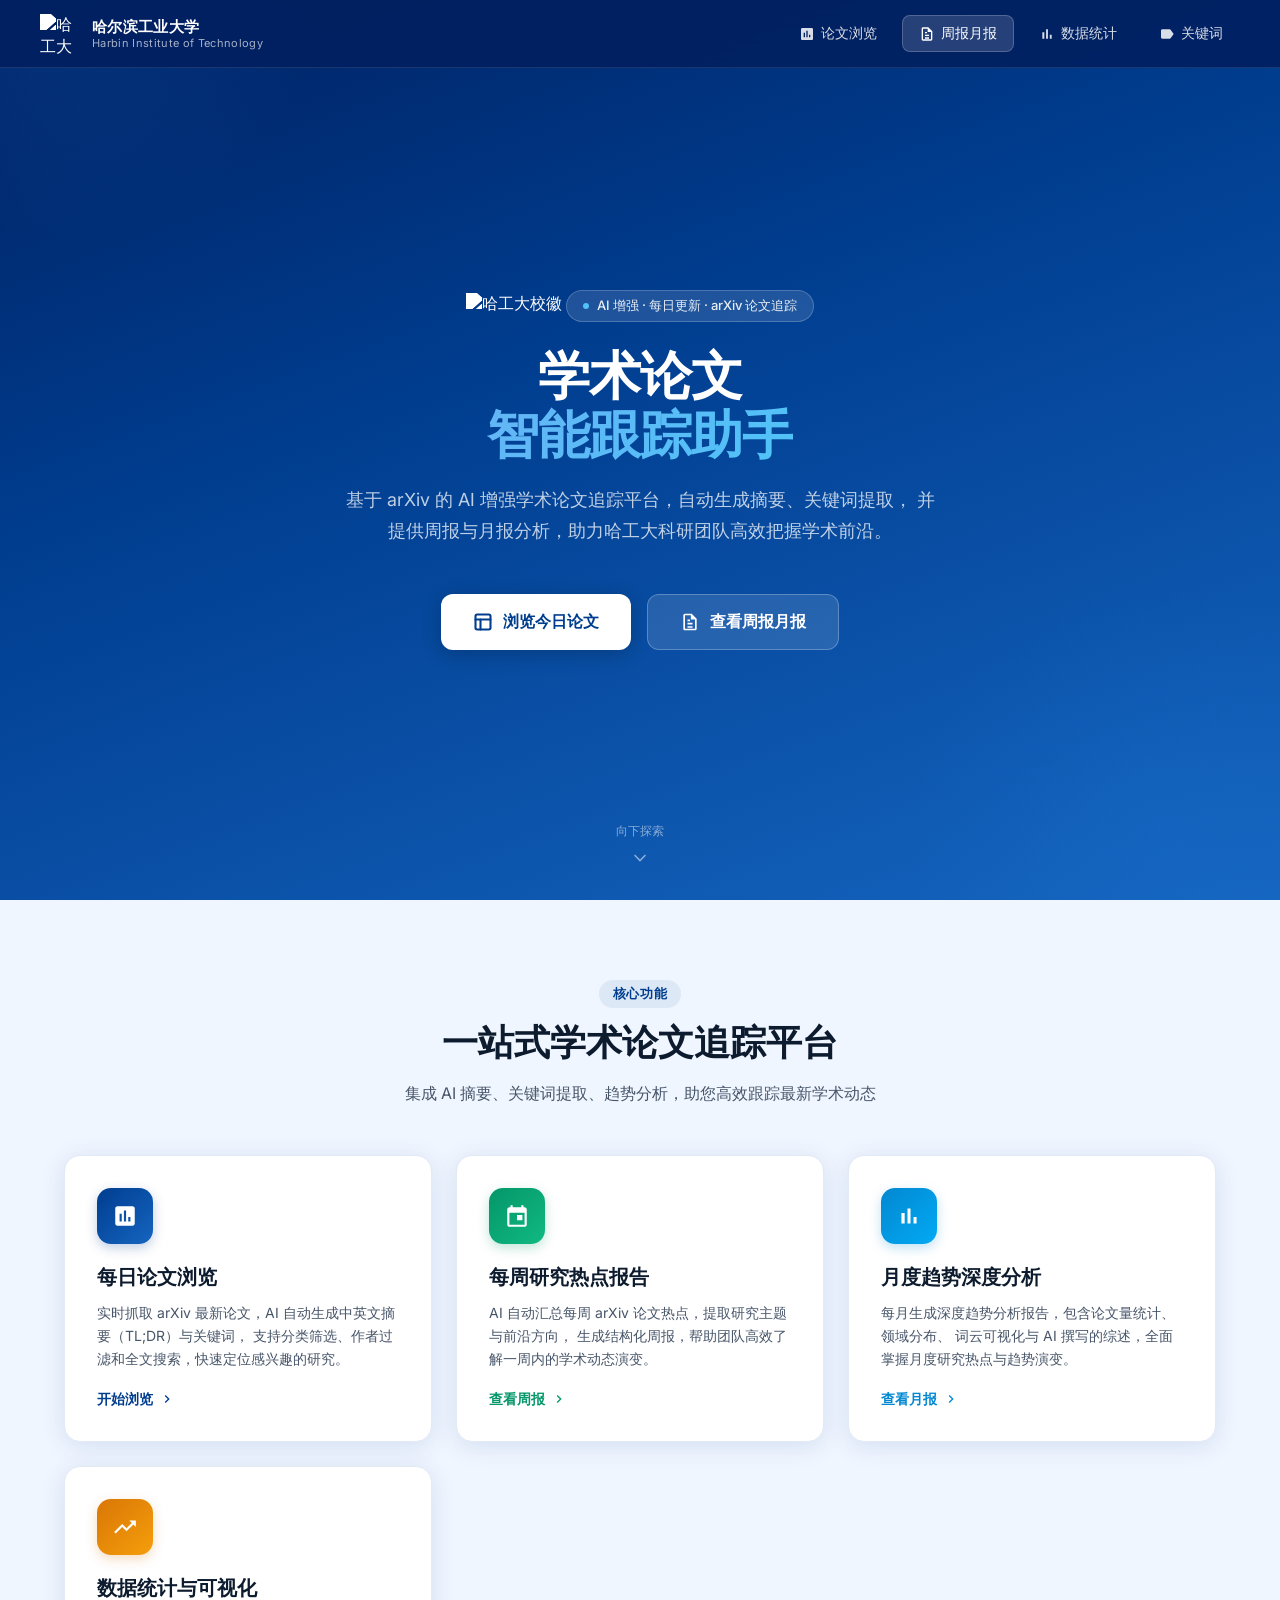
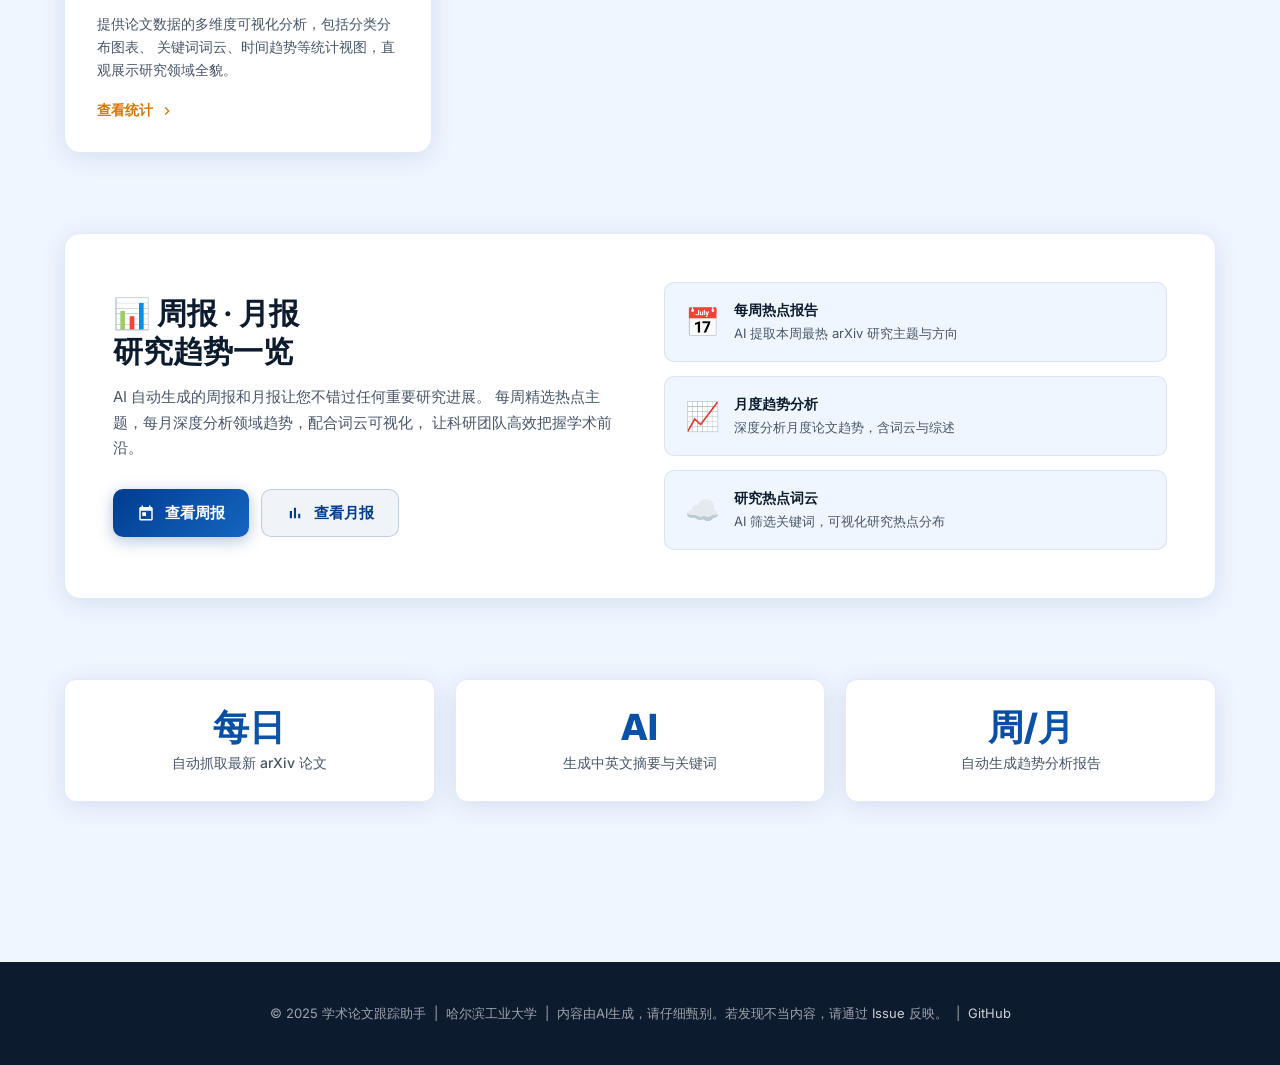
==== commit f70173aa: "Add HIT Blue theme, school emblem, landing page, and AI word cloud filtering Co-authored-by: Love-Lu" ====
--- a/index.html
+++ b/index.html
@@ -3,23 +3,17 @@
 <head>
     <meta charset="UTF-8">
     <meta name="viewport" content="width=device-width, initial-scale=1.0">
-    <meta name="description" content="学术论文跟踪助手 - 哈尔滨工业大学">
-    <title>学术论文跟踪助手</title>
+    <meta name="description" content="学术论文跟踪助手 - 哈尔滨工业大学 AI 增强 arXiv 论文追踪平台">
+    <title>学术论文跟踪助手 - 哈尔滨工业大学</title>
     <link rel="icon" type="image/png" href="assets/logo2-removebg-preview.png">
     <link rel="shortcut icon" type="image/png" href="assets/logo2-removebg-preview.png">
-    <link rel="stylesheet" href="css/styles.css">
-    <link rel="stylesheet" href="https://fonts.googleapis.com/css2?family=Inter:wght@300;400;500;600;700&display=swap">
-    <link rel="stylesheet" href="https://cdn.jsdelivr.net/npm/flatpickr/dist/flatpickr.min.css">
-    <script src="https://cdn.jsdelivr.net/npm/flatpickr"></script>
+    <link rel="stylesheet" href="https://fonts.googleapis.com/css2?family=Inter:wght@300;400;500;600;700;800&display=swap">
 
     <!-- Authentication Scripts -->
     <script src="js/auth-config.js"></script>
     <script src="js/auth.js"></script>
     <script>
-        // Check authentication on page load
         Auth.requireAuth();
-
-        // Show logout button only if password protection is enabled
         document.addEventListener('DOMContentLoaded', function() {
             const logoutButton = document.getElementById('logoutButton');
             if (logoutButton && Auth.isPasswordEnabled()) {
@@ -28,201 +22,928 @@
         });
     </script>
 
-    <script>
-        window.onerror = function(message, source, lineno, colno, error) {
-            const errorDiv = document.createElement('div');
-            errorDiv.style.position = 'fixed';
-            errorDiv.style.bottom = '10px';
-            errorDiv.style.left = '10px';
-            errorDiv.style.backgroundColor = 'rgba(255, 0, 0, 0.8)';
-            errorDiv.style.color = 'white';
-            errorDiv.style.padding = '10px';
-            errorDiv.style.borderRadius = '5px';
-            errorDiv.style.zIndex = '10000';
-            errorDiv.style.maxWidth = '80%';
-            errorDiv.textContent = `错误: ${message} (${source}:${lineno}:${colno})`;
-            document.body.appendChild(errorDiv);
-            
-            setTimeout(() => errorDiv.remove(), 5000);
-            
-            return false;
-        };
-    </script>
+    <style>
+        :root {
+            --hit-blue: #003D8F;
+            --hit-blue-light: #1565C0;
+            --hit-blue-lighter: #1976D2;
+            --hit-blue-pale: #E3F2FD;
+            --gradient-hit: linear-gradient(135deg, #003D8F 0%, #1565C0 100%);
+            --gradient-hero: linear-gradient(160deg, #002060 0%, #003D8F 40%, #1565C0 100%);
+            --white: #ffffff;
+            --text-primary: #0d1b2e;
+            --text-secondary: #475569;
+            --card-shadow: 0 4px 24px rgba(0, 61, 143, 0.12);
+            --card-shadow-hover: 0 12px 40px rgba(0, 61, 143, 0.22);
+            --border-color: #e2eaf5;
+            --radius-lg: 16px;
+            --radius-md: 12px;
+            --radius-sm: 8px;
+        }
+
+        * {
+            margin: 0;
+            padding: 0;
+            box-sizing: border-box;
+        }
+
+        body {
+            font-family: 'Inter', -apple-system, BlinkMacSystemFont, 'Segoe UI', Roboto, sans-serif;
+            background: #f0f6ff;
+            color: var(--text-primary);
+            min-height: 100vh;
+            -webkit-font-smoothing: antialiased;
+        }
+
+        /* ===== NAVBAR ===== */
+        .navbar {
+            position: fixed;
+            top: 0;
+            left: 0;
+            right: 0;
+            z-index: 100;
+            display: flex;
+            align-items: center;
+            justify-content: space-between;
+            padding: 0 40px;
+            height: 68px;
+            background: rgba(0, 32, 96, 0.92);
+            backdrop-filter: blur(12px);
+            -webkit-backdrop-filter: blur(12px);
+            border-bottom: 1px solid rgba(255,255,255,0.1);
+        }
+
+        .navbar-brand {
+            display: flex;
+            align-items: center;
+            gap: 12px;
+            text-decoration: none;
+        }
+
+        .navbar-emblem {
+            height: 40px;
+            width: 40px;
+            object-fit: contain;
+            filter: brightness(0) invert(1);
+        }
+
+        .navbar-text {
+            display: flex;
+            flex-direction: column;
+        }
+
+        .navbar-title {
+            font-size: 15px;
+            font-weight: 700;
+            color: white;
+            letter-spacing: 0.02em;
+            line-height: 1.2;
+        }
+
+        .navbar-subtitle {
+            font-size: 11px;
+            color: rgba(255,255,255,0.65);
+            font-weight: 400;
+            letter-spacing: 0.03em;
+        }
+
+        .navbar-nav {
+            display: flex;
+            align-items: center;
+            gap: 8px;
+        }
+
+        .nav-btn {
+            display: flex;
+            align-items: center;
+            gap: 6px;
+            padding: 8px 16px;
+            border-radius: 8px;
+            font-size: 14px;
+            font-weight: 500;
+            color: rgba(255,255,255,0.85);
+            text-decoration: none;
+            transition: all 0.2s;
+            border: 1px solid transparent;
+        }
+
+        .nav-btn:hover {
+            background: rgba(255,255,255,0.12);
+            color: white;
+            text-decoration: none;
+        }
+
+        .nav-btn.primary {
+            background: rgba(255,255,255,0.15);
+            border-color: rgba(255,255,255,0.2);
+            color: white;
+        }
+
+        .nav-btn.primary:hover {
+            background: rgba(255,255,255,0.25);
+        }
+
+        .nav-btn svg {
+            flex-shrink: 0;
+        }
+
+        #logoutButton {
+            display: none;
+            background: none;
+            border: 1px solid rgba(255,100,100,0.4);
+            border-radius: 8px;
+            padding: 8px 12px;
+            cursor: pointer;
+            color: #ff8a80;
+            font-size: 14px;
+            transition: all 0.2s;
+        }
+        #logoutButton:hover {
+            background: rgba(255,100,100,0.15);
+        }
+
+        /* ===== HERO SECTION ===== */
+        .hero {
+            min-height: 100vh;
+            background: var(--gradient-hero);
+            display: flex;
+            flex-direction: column;
+            align-items: center;
+            justify-content: center;
+            padding: 100px 24px 60px;
+            position: relative;
+            overflow: hidden;
+        }
+
+        .hero::before {
+            content: '';
+            position: absolute;
+            top: -40%;
+            left: -20%;
+            width: 600px;
+            height: 600px;
+            background: radial-gradient(circle, rgba(21,101,192,0.3) 0%, transparent 70%);
+            pointer-events: none;
+        }
+
+        .hero::after {
+            content: '';
+            position: absolute;
+            bottom: -20%;
+            right: -10%;
+            width: 500px;
+            height: 500px;
+            background: radial-gradient(circle, rgba(25,118,210,0.2) 0%, transparent 70%);
+            pointer-events: none;
+        }
+
+        .hero-content {
+            position: relative;
+            z-index: 1;
+            text-align: center;
+            max-width: 800px;
+        }
+
+        .hero-emblem {
+            width: 96px;
+            height: 96px;
+            object-fit: contain;
+            filter: brightness(0) invert(1);
+            margin-bottom: 24px;
+            animation: floatIn 0.8s ease both;
+        }
+
+        .hero-badge {
+            display: inline-flex;
+            align-items: center;
+            gap: 8px;
+            padding: 6px 16px;
+            background: rgba(255,255,255,0.12);
+            border: 1px solid rgba(255,255,255,0.2);
+            border-radius: 24px;
+            font-size: 13px;
+            font-weight: 500;
+            color: rgba(255,255,255,0.9);
+            margin-bottom: 24px;
+            animation: floatIn 0.8s 0.1s ease both;
+        }
+
+        .hero-badge-dot {
+            width: 6px;
+            height: 6px;
+            background: #4fc3f7;
+            border-radius: 50%;
+            animation: pulse 2s infinite;
+        }
+
+        @keyframes pulse {
+            0%, 100% { opacity: 1; transform: scale(1); }
+            50% { opacity: 0.6; transform: scale(0.8); }
+        }
+
+        .hero-title {
+            font-size: 52px;
+            font-weight: 800;
+            color: white;
+            line-height: 1.15;
+            margin-bottom: 20px;
+            letter-spacing: -0.02em;
+            animation: floatIn 0.8s 0.2s ease both;
+        }
+
+        .hero-title-accent {
+            background: linear-gradient(135deg, #64b5f6, #4fc3f7);
+            -webkit-background-clip: text;
+            -webkit-text-fill-color: transparent;
+            background-clip: text;
+        }
+
+        .hero-description {
+            font-size: 18px;
+            color: rgba(255,255,255,0.75);
+            line-height: 1.7;
+            margin-bottom: 48px;
+            max-width: 600px;
+            margin-left: auto;
+            margin-right: auto;
+            animation: floatIn 0.8s 0.3s ease both;
+        }
+
+        .hero-actions {
+            display: flex;
+            gap: 16px;
+            justify-content: center;
+            flex-wrap: wrap;
+            animation: floatIn 0.8s 0.4s ease both;
+        }
+
+        .hero-btn {
+            display: inline-flex;
+            align-items: center;
+            gap: 10px;
+            padding: 16px 32px;
+            border-radius: 12px;
+            font-size: 16px;
+            font-weight: 600;
+            text-decoration: none;
+            transition: all 0.25s;
+            cursor: pointer;
+            border: none;
+        }
+
+        .hero-btn.primary {
+            background: white;
+            color: var(--hit-blue);
+            box-shadow: 0 4px 20px rgba(0,0,0,0.2);
+        }
+
+        .hero-btn.primary:hover {
+            transform: translateY(-2px);
+            box-shadow: 0 8px 30px rgba(0,0,0,0.3);
+            text-decoration: none;
+            color: var(--hit-blue);
+        }
+
+        .hero-btn.secondary {
+            background: rgba(255,255,255,0.12);
+            color: white;
+            border: 1px solid rgba(255,255,255,0.25);
+        }
+
+        .hero-btn.secondary:hover {
+            background: rgba(255,255,255,0.2);
+            transform: translateY(-2px);
+            text-decoration: none;
+            color: white;
+        }
+
+        .hero-btn svg {
+            flex-shrink: 0;
+        }
+
+        @keyframes floatIn {
+            from { opacity: 0; transform: translateY(24px); }
+            to { opacity: 1; transform: translateY(0); }
+        }
+
+        .hero-scroll-hint {
+            position: absolute;
+            bottom: 32px;
+            left: 50%;
+            transform: translateX(-50%);
+            display: flex;
+            flex-direction: column;
+            align-items: center;
+            gap: 8px;
+            color: rgba(255,255,255,0.5);
+            font-size: 12px;
+            animation: bounce 2s infinite;
+        }
+
+        @keyframes bounce {
+            0%, 100% { transform: translateX(-50%) translateY(0); }
+            50% { transform: translateX(-50%) translateY(6px); }
+        }
+
+        /* ===== MAIN SECTION ===== */
+        .main-section {
+            padding: 80px 24px;
+            max-width: 1200px;
+            margin: 0 auto;
+        }
+
+        .section-label {
+            display: inline-block;
+            padding: 5px 14px;
+            background: rgba(0, 61, 143, 0.08);
+            color: var(--hit-blue);
+            border-radius: 20px;
+            font-size: 13px;
+            font-weight: 600;
+            letter-spacing: 0.04em;
+            text-transform: uppercase;
+            margin-bottom: 12px;
+        }
+
+        .section-title {
+            font-size: 36px;
+            font-weight: 700;
+            color: var(--text-primary);
+            margin-bottom: 16px;
+            line-height: 1.25;
+        }
+
+        .section-subtitle {
+            font-size: 16px;
+            color: var(--text-secondary);
+            margin-bottom: 48px;
+            line-height: 1.6;
+        }
+
+        /* ===== FEATURE CARDS ===== */
+        .features-grid {
+            display: grid;
+            grid-template-columns: repeat(auto-fit, minmax(340px, 1fr));
+            gap: 24px;
+            margin-bottom: 80px;
+        }
+
+        .feature-card {
+            background: white;
+            border-radius: var(--radius-lg);
+            padding: 32px;
+            border: 1px solid var(--border-color);
+            box-shadow: var(--card-shadow);
+            transition: all 0.3s;
+            text-decoration: none;
+            color: inherit;
+            display: flex;
+            flex-direction: column;
+            position: relative;
+            overflow: hidden;
+        }
+
+        .feature-card::before {
+            content: '';
+            position: absolute;
+            top: 0;
+            left: 0;
+            right: 0;
+            height: 4px;
+            background: var(--gradient-hit);
+            transform: scaleX(0);
+            transition: transform 0.3s;
+        }
+
+        .feature-card:hover {
+            box-shadow: var(--card-shadow-hover);
+            transform: translateY(-4px);
+            text-decoration: none;
+        }
+
+        .feature-card:hover::before {
+            transform: scaleX(1);
+        }
+
+        .feature-icon {
+            width: 56px;
+            height: 56px;
+            border-radius: 14px;
+            background: var(--gradient-hit);
+            display: flex;
+            align-items: center;
+            justify-content: center;
+            margin-bottom: 20px;
+            box-shadow: 0 4px 12px rgba(0, 61, 143, 0.25);
+            flex-shrink: 0;
+        }
+
+        .feature-icon svg {
+            color: white;
+            fill: white;
+        }
+
+        .feature-icon.green {
+            background: linear-gradient(135deg, #059669 0%, #10b981 100%);
+            box-shadow: 0 4px 12px rgba(5, 150, 105, 0.25);
+        }
+
+        .feature-icon.cyan {
+            background: linear-gradient(135deg, #0288d1 0%, #03a9f4 100%);
+            box-shadow: 0 4px 12px rgba(2, 136, 209, 0.25);
+        }
+
+        .feature-icon.amber {
+            background: linear-gradient(135deg, #d97706 0%, #f59e0b 100%);
+            box-shadow: 0 4px 12px rgba(217, 119, 6, 0.25);
+        }
+
+        .feature-title {
+            font-size: 20px;
+            font-weight: 700;
+            color: var(--text-primary);
+            margin-bottom: 10px;
+        }
+
+        .feature-desc {
+            font-size: 14px;
+            color: var(--text-secondary);
+            line-height: 1.65;
+            flex: 1;
+            margin-bottom: 20px;
+        }
+
+        .feature-link {
+            display: inline-flex;
+            align-items: center;
+            gap: 6px;
+            font-size: 14px;
+            font-weight: 600;
+            color: var(--hit-blue);
+            transition: gap 0.2s;
+        }
+
+        .feature-link svg {
+            transition: transform 0.2s;
+        }
+
+        .feature-card:hover .feature-link {
+            gap: 10px;
+        }
+
+        .feature-card:hover .feature-link svg {
+            transform: translateX(2px);
+        }
+
+        /* ===== REPORTS HIGHLIGHT SECTION ===== */
+        .reports-section {
+            background: white;
+            border-radius: var(--radius-lg);
+            border: 1px solid var(--border-color);
+            box-shadow: var(--card-shadow);
+            padding: 48px;
+            margin-bottom: 80px;
+            display: grid;
+            grid-template-columns: 1fr 1fr;
+            gap: 48px;
+            align-items: center;
+        }
+
+        .reports-info h2 {
+            font-size: 30px;
+            font-weight: 700;
+            color: var(--text-primary);
+            margin-bottom: 14px;
+            line-height: 1.25;
+        }
+
+        .reports-info p {
+            font-size: 15px;
+            color: var(--text-secondary);
+            line-height: 1.7;
+            margin-bottom: 28px;
+        }
+
+        .reports-buttons {
+            display: flex;
+            gap: 12px;
+            flex-wrap: wrap;
+        }
+
+        .report-btn {
+            display: inline-flex;
+            align-items: center;
+            gap: 10px;
+            padding: 13px 24px;
+            border-radius: 10px;
+            font-size: 15px;
+            font-weight: 600;
+            text-decoration: none;
+            transition: all 0.25s;
+        }
+
+        .report-btn.weekly {
+            background: var(--gradient-hit);
+            color: white;
+            box-shadow: 0 4px 16px rgba(0, 61, 143, 0.3);
+        }
+
+        .report-btn.weekly:hover {
+            transform: translateY(-2px);
+            box-shadow: 0 8px 24px rgba(0, 61, 143, 0.4);
+            text-decoration: none;
+            color: white;
+        }
+
+        .report-btn.monthly {
+            background: rgba(0, 61, 143, 0.06);
+            color: var(--hit-blue);
+            border: 1.5px solid rgba(0, 61, 143, 0.2);
+        }
+
+        .report-btn.monthly:hover {
+            background: rgba(0, 61, 143, 0.1);
+            transform: translateY(-2px);
+            text-decoration: none;
+            color: var(--hit-blue);
+        }
+
+        .reports-preview {
+            display: flex;
+            flex-direction: column;
+            gap: 14px;
+        }
+
+        .report-preview-card {
+            background: #f0f6ff;
+            border-radius: 10px;
+            padding: 18px 20px;
+            border: 1px solid rgba(0, 61, 143, 0.1);
+            display: flex;
+            align-items: center;
+            gap: 14px;
+        }
+
+        .report-preview-icon {
+            font-size: 28px;
+            flex-shrink: 0;
+        }
+
+        .report-preview-text strong {
+            display: block;
+            font-size: 14px;
+            font-weight: 600;
+            color: var(--text-primary);
+            margin-bottom: 2px;
+        }
+
+        .report-preview-text span {
+            font-size: 13px;
+            color: var(--text-secondary);
+        }
+
+        /* ===== STATS ROW ===== */
+        .stats-row {
+            display: grid;
+            grid-template-columns: repeat(3, 1fr);
+            gap: 20px;
+            margin-bottom: 80px;
+        }
+
+        .stat-card {
+            background: white;
+            border-radius: var(--radius-md);
+            padding: 28px;
+            text-align: center;
+            border: 1px solid var(--border-color);
+            box-shadow: var(--card-shadow);
+        }
+
+        .stat-number {
+            font-size: 36px;
+            font-weight: 800;
+            background: var(--gradient-hit);
+            -webkit-background-clip: text;
+            -webkit-text-fill-color: transparent;
+            background-clip: text;
+            line-height: 1.1;
+            margin-bottom: 6px;
+        }
+
+        .stat-label {
+            font-size: 14px;
+            color: var(--text-secondary);
+            font-weight: 500;
+        }
+
+        /* ===== FOOTER ===== */
+        .site-footer {
+            background: #0d1b2e;
+            color: rgba(255,255,255,0.6);
+            padding: 40px 24px;
+            text-align: center;
+            font-size: 13px;
+            line-height: 1.8;
+        }
+
+        .site-footer a {
+            color: rgba(255,255,255,0.8);
+            text-decoration: none;
+        }
+
+        .site-footer a:hover {
+            color: white;
+            text-decoration: underline;
+        }
+
+        /* ===== RESPONSIVE ===== */
+        @media (max-width: 900px) {
+            .reports-section {
+                grid-template-columns: 1fr;
+                padding: 32px;
+                gap: 32px;
+            }
+            .stats-row {
+                grid-template-columns: repeat(2, 1fr);
+            }
+        }
+
+        @media (max-width: 640px) {
+            .navbar {
+                padding: 0 20px;
+            }
+            .navbar-subtitle {
+                display: none;
+            }
+            .hero-title {
+                font-size: 34px;
+            }
+            .hero-description {
+                font-size: 16px;
+            }
+            .hero-btn {
+                padding: 14px 22px;
+                font-size: 15px;
+            }
+            .features-grid {
+                grid-template-columns: 1fr;
+            }
+            .stats-row {
+                grid-template-columns: 1fr;
+            }
+            .main-section {
+                padding: 48px 20px;
+            }
+            .section-title {
+                font-size: 26px;
+            }
+        }
+    </style>
 </head>
 <body>
-    <div class="app-container">
-        <header>
-            <div class="header-content">
-                <div class="header-left">
-                    <span class="hit-badge">哈尔滨工业大学</span>
-                </div>
-                
-                <div class="header-center">
-                    <a href="index.html" class="site-logo">
-                        <img src="assets/logo2-removebg-preview.png" alt="学术论文跟踪助手 Logo" class="logo-image">
-                        <span class="site-title">学术论文跟踪助手</span>
-                    </a>
-                </div>
-                
-                <div class="header-controls">
-                    <div class="date-selector">
-                        <div class="date-display">
-                            <span id="currentDate">Loading...</span>
-                            <button id="calendarButton" class="icon-button">
-                                <svg width="24" height="24" viewBox="0 0 24 24" fill="none" xmlns="http://www.w3.org/2000/svg">
-                                    <path d="M19 4H18V2H16V4H8V2H6V4H5C3.89 4 3.01 4.9 3.01 6L3 20C3 21.1 3.89 22 5 22H19C20.1 22 21 21.1 21 20V6C21 4.9 20.1 4 19 4ZM19 20H5V9H19V20ZM7 11H12V16H7V11Z" fill="currentColor"/>
-                                </svg>
-                            </button>
-                        </div>
-                    </div>
-                    <a href="statistic.html" class="icon-button" title="Statistics">
-                        <svg width="24" height="24" viewBox="0 0 24 24" fill="none" xmlns="http://www.w3.org/2000/svg">
-                            <path d="M9 17H7V10H9V17ZM13 17H11V7H13V17ZM17 17H15V13H17V17ZM19 19H5V5H19V19.1V19ZM19 3H5C3.9 3 3 3.9 3 5V19C3 20.1 3.9 21 5 21H19C20.1 21 21 20.1 21 19V5C21 3.9 20.1 3 19 3Z" fill="currentColor"/>
-                        </svg>
-                    </a>
-                    <a href="reports.html" class="nav-link-button" title="周报月报">
-                        <svg width="20" height="20" viewBox="0 0 24 24" fill="none" xmlns="http://www.w3.org/2000/svg">
-                            <path d="M14 2H6C4.9 2 4 2.9 4 4V20C4 21.1 4.9 22 6 22H18C19.1 22 20 21.1 20 20V8L14 2ZM18 20H6V4H13V9H18V20ZM9 13H15V15H9V13ZM9 17H15V19H9V17ZM9 9H12V11H9V9Z" fill="currentColor"/>
-                        </svg>
-                        <span>周报月报</span>
-                    </a>
-                    <a href="settings.html" class="nav-link-button" title="关键词设置">
-                        <svg width="20" height="20" viewBox="0 0 24 24" fill="none" xmlns="http://www.w3.org/2000/svg">
-                            <path d="M17.63 5.84C17.27 5.33 16.67 5 16 5L5 5.01C3.9 5.01 3 5.9 3 7V17C3 18.1 3.9 18.99 5 18.99L16 19C16.67 19 17.27 18.67 17.63 18.16L22 12L17.63 5.84ZM16 17H5V7H16L19.55 12L16 17Z" fill="currentColor"/>
-                        </svg>
-                        <span>关键词</span>
-                    </a>
-                    <button id="logoutButton" onclick="Auth.logout()" class="icon-button" title="Logout" style="border: none; background: transparent; cursor: pointer; color: #e74c3c; display: none;">
-                        <svg width="24" height="24" viewBox="0 0 24 24" fill="none" xmlns="http://www.w3.org/2000/svg">
-                            <path d="M17 7L15.59 8.41L18.17 11H8V13H18.17L15.59 15.59L17 17L22 12L17 7ZM4 5H12V3H4C2.9 3 2 3.9 2 5V19C2 20.1 2.9 21 4 21H12V19H4V5Z" fill="currentColor"/>
-                        </svg>
-                    </button>
-                    <!-- <div class="view-controls">
-                        <button id="toggleView" class="button">
-                            <span class="view-icon">
-                                <svg width="24" height="24" viewBox="0 0 24 24" fill="none" xmlns="http://www.w3.org/2000/svg">
-                                    <path d="M4 11H9V5H4V11ZM4 18H9V12H4V18ZM10 18H15V12H10V18ZM16 18H21V12H16V18ZM10 11H15V5H10V11ZM16 5V11H21V5H16Z" fill="currentColor"/>
-                                </svg>
-                            </span>
-                            <span>View</span>
-                        </button>
-                    </div> -->
-                </div>
+
+    <!-- NAVBAR -->
+    <nav class="navbar">
+        <a href="index.html" class="navbar-brand">
+            <img src="assets/logo.png" alt="哈工大校徽" class="navbar-emblem">
+            <div class="navbar-text">
+                <span class="navbar-title">哈尔滨工业大学</span>
+                <span class="navbar-subtitle">Harbin Institute of Technology</span>
             </div>
-            <div class="category-nav">
-                <div class="category-label-container">
-                    <span class="category-nav-label">Category</span>
-                    <div class="category-scroll">
-                        <button class="category-button active" data-category="all">All</button>
-                        <!-- 分类按钮将通过 JavaScript 动态生成 -->
-                    </div>
-                </div>
-                <!-- Filter Tag Container -->
-                <div class="filter-label-container">
-                    <span class="filter-nav-label">Filter</span>
-                    <!-- Text Search (magnifier-triggered) -->
-                    <div id="textSearchContainer" class="text-search">
-                        <button id="textSearchToggle" class="icon-button" title="Search">
-                            <svg width="20" height="20" viewBox="0 0 24 24" fill="none" xmlns="http://www.w3.org/2000/svg">
-                                <path d="M10.5 3a7.5 7.5 0 105.07 13.07l3.68 3.68a1 1 0 001.41-1.41l-3.68-3.68A7.5 7.5 0 0010.5 3zm0 2a5.5 5.5 0 110 11 5.5 5.5 0 010-11z" fill="currentColor"/>
-                            </svg>
-                        </button>
-                        <div class="search-input-wrapper" style="display: none;">
-                            <input id="textSearchInput" type="text" placeholder="Type to search..." aria-label="Search" />
-                            <button id="textSearchClear" class="clear-x" title="Clear" style="display: none;">×</button>
-                        </div>
-                    </div>
-                    <div class="filter-scroll" id="filterTags">
-                        <!-- Authors and Keywords will be dynamically added here -->
-                    </div>
-                </div>
+        </a>
+        <div class="navbar-nav">
+            <a href="papers.html" class="nav-btn">
+                <svg width="16" height="16" viewBox="0 0 24 24" fill="currentColor"><path d="M19 3H5C3.9 3 3 3.9 3 5V19C3 20.1 3.9 21 5 21H19C20.1 21 21 20.1 21 19V5C21 3.9 20.1 3 19 3ZM9 17H7V10H9V17ZM13 17H11V7H13V17ZM17 17H15V13H17V17Z"/></svg>
+                论文浏览
+            </a>
+            <a href="reports.html" class="nav-btn primary">
+                <svg width="16" height="16" viewBox="0 0 24 24" fill="currentColor"><path d="M14 2H6C4.9 2 4 2.9 4 4V20C4 21.1 4.9 22 6 22H18C19.1 22 20 21.1 20 20V8L14 2ZM18 20H6V4H13V9H18V20ZM9 13H15V15H9V13ZM9 17H15V19H9V17ZM9 9H12V11H9V9Z"/></svg>
+                周报月报
+            </a>
+            <a href="statistic.html" class="nav-btn">
+                <svg width="16" height="16" viewBox="0 0 24 24" fill="currentColor"><path d="M5 9.2h3V19H5zM10.6 5h2.8v14h-2.8zm5.6 8H19v6h-2.8z"/></svg>
+                数据统计
+            </a>
+            <a href="settings.html" class="nav-btn">
+                <svg width="16" height="16" viewBox="0 0 24 24" fill="currentColor"><path d="M17.63 5.84C17.27 5.33 16.67 5 16 5L5 5.01C3.9 5.01 3 5.9 3 7V17C3 18.1 3.9 18.99 5 18.99L16 19C16.67 19 17.27 18.67 17.63 18.16L22 12L17.63 5.84Z"/></svg>
+                关键词
+            </a>
+            <button id="logoutButton" onclick="Auth.logout()" title="退出登录">退出</button>
+        </div>
+    </nav>
+
+    <!-- HERO SECTION -->
+    <section class="hero">
+        <div class="hero-content">
+            <img src="assets/logo.png" alt="哈工大校徽" class="hero-emblem">
+
+            <div class="hero-badge">
+                <span class="hero-badge-dot"></span>
+                AI 增强 · 每日更新 · arXiv 论文追踪
             </div>
-        </header>
-
-        <main>
-            <div class="date-picker-modal" id="datePickerModal">
-                <div class="date-picker-content">
-                    <div class="date-picker-body">
-                        <h3 class="date-picker-title">Select Date</h3>
-                        <div class="flatpickr-container">
-                            <input type="text" id="datepicker" placeholder="Select Date" data-input>
-                        </div>
-                        <div class="date-range-selector">
-                            <span class="toggle-label">Range</span>
-                            <label class="toggle-switch">
-                                <input type="checkbox" id="dateRangeMode">
-                                <span class="toggle-slider"></span>
-                            </label>
-                        </div>
-                    </div>
-                </div>
-            </div>
-
-            <div class="paper-container" id="paperContainer">
-                <div class="loading-container">
-                    <div class="loading-spinner"></div>
-                    <p>Loading papers...</p>
-                </div>
-            </div>
-        </main>
-
-        <div class="paper-modal" id="paperModal">
-            <div class="paper-modal-content">
-                <div class="paper-modal-header">
-                    <h2 id="modalTitle">Details</h2>
-                    <button id="closeModal" class="icon-button">
-                        <svg width="24" height="24" viewBox="0 0 24 24" fill="none" xmlns="http://www.w3.org/2000/svg">
-                            <path d="M19 6.41L17.59 5L12 10.59L6.41 5L5 6.41L10.59 12L5 17.59L6.41 19L12 13.41L17.59 19L19 17.59L13.41 12L19 6.41Z" fill="currentColor"/>
-                        </svg>
-                    </button>
-                </div>
-                <div class="paper-modal-body" id="modalBody">
-                </div>
-                <div class="paper-modal-footer">
-                    <div class="paper-navigation">
-                        <span class="navigation-hint">← → to navigate • space for random</span>
-                        <span id="paperPosition" class="paper-position">-</span>
-                    </div>
-                    <div class="paper-modal-buttons">
-                    <a id="kimiChatLink" href="#" target="_blank" class="button icon-button" title="Open in KimiChat">
-                        <svg width="24" height="24" viewBox="0 0 24 24" fill="none" xmlns="http://www.w3.org/2000/svg">
-                            <text x="4" y="17" fill="#a42c25" font-family="Arial" font-weight="bold" font-size="14">AI</text>
-                        </svg>
-                    </a>
-                    <a id="pdfLink" href="#" target="_blank" class="button icon-button" title="Open PDF">
-                        <svg width="24" height="24" viewBox="0 0 24 24" fill="none" xmlns="http://www.w3.org/2000/svg">
-                            <path d="M20 2H8C6.9 2 6 2.9 6 4V16C6 17.1 6.9 18 8 18H20C21.1 18 22 17.1 22 16V4C22 2.9 21.1 2 20 2ZM20 16H8V4H20V16ZM4 6H2V20C2 21.1 2.9 22 4 22H18V20H4V6ZM16 12V9C16 8.45 15.55 8 15 8H13V13H15C15.55 13 16 12.55 16 12ZM14 9H15V12H14V9ZM18 11H19V10H18V9H19V8H17V13H18V11ZM10 11H11C11.55 11 12 10.55 12 10V9C12 8.45 11.55 8 11 8H9V13H10V11ZM10 9H11V10H10V9Z" fill="#a42c25"/>
-                        </svg>
-                    </a>
-                    <a id="htmlLink" href="#" target="_blank" class="button icon-button" title="Open HTML">
-                        <svg width="24" height="24" viewBox="0 0 24 24" fill="none" xmlns="http://www.w3.org/2000/svg">
-                            <path d="M7 17L3 12L7 7M17 17L21 12L17 7M14 5L10 19" stroke="#a42c25" stroke-width="2" stroke-linecap="round" stroke-linejoin="round"/>
-                        </svg>
-                    </a>
-                    <a id="paperLink" href="#" target="_blank" class="button icon-button primary" title="Open in arXiv">
-                        <svg width="24" height="24" viewBox="0 0 246.978 110.119" fill="none" xmlns="http://www.w3.org/2000/svg">
-                            <path d="M134.811 46.23l24.36-29.89c1.492-1.989 2.2-3.03 1.492-4.723a5.142 5.142 0 0 0-4.481-3.161h0a4.024 4.024 0 0 0-3.008 1.108L127.035 37.824zM168.108 102.071l-32.363-38.283-.972 1.033-7.789-9.214-7.743-9.357-4.695 5.076a4.769 4.769 0 0 0 .015 6.53l47.786 51.074a3.913 3.913 0 0 0 3.137 1.192 4.394 4.394 0 0 0 4.027-2.818c.724-1.73-.076-3.441-1.403-5.233zM121.05 64.817l6.052 6.485-26.553 28.128a2.98 2.98 0 0 1-2.275 1.194 3.449 3.449 0 0 1-3.241-2.144c-.513-1.231.166-3.15 1.122-4.168l.023-.024.021-.026 24.851-29.448m-.047-1.882l-25.76 30.524c-1.286 1.372-2.084 3.777-1.365 5.5a4.705 4.705 0 0 0 4.4 2.914 4.191 4.191 0 0 0 3.161-1.563l27.382-29.007-7.814-8.372zM69.406 31.884c1.859 0 3.1 1.24 3.985 3.453 1.062-2.213 2.568-3.453 4.694-3.453h14.878a4.062 4.062 0 0 1 4.074 4.074v7.828c0 2.656-1.327 4.074-4.074 4.074-2.656 0-4.074-1.418-4.074-4.074V40.03H78.35a2.411 2.411 0 0 0-2.656 2.745v27.188h10.007c2.658 0 4.074 1.329 4.074 4.074s-1.416 4.074-4.074 4.074H59.311c-2.659 0-3.986-1.328-3.986-4.074s1.327-4.074 3.986-4.074h8.236V40.03h-7.263c-2.656 0-3.985-1.329-3.985-4.074 0-2.658 1.329-4.074 3.985-4.074zM181.068 31.884c2.656 0 4.074 1.416 4.074 4.074v34.007h10.1c2.746 0 4.074 1.329 4.074 4.074s-1.328 4.074-4.074 4.074h-28.607c-2.656 0-4.074-1.328-4.074-4.074s1.418-4.074 4.074-4.074h10.362V40.03h-8.533c-2.744 0-4.073-1.329-4.073-4.074 0-2.658 1.329-4.074 4.073-4.074zm4.22-17.615a5.859 5.859 0 1 1-5.819-5.819 5.9 5.9 0 0 1 5.819 5.819zM246.978 35.958a4.589 4.589 0 0 1-.267 1.594L231.835 75.63a3.722 3.722 0 0 1-3.721 2.48h-5.933a3.689 3.689 0 0 1-3.808-2.48l-15.055-38.081a3.23 3.23 0 0 1-.355-1.594 4.084 4.084 0 0 1 4.164-4.074 3.8 3.8 0 0 1 3.718 2.656l14.348 36.134 13.9-36.134a3.8 3.8 0 0 1 3.72-2.656 4.084 4.084 0 0 1 4.165 4.077zM32.445 31.884c5.018 0 8.206 3.312 8.206 8.4v37.831H5.143A4.813 4.813 0 0 1 0 73.186V60.157a8.256 8.256 0 0 1 7-8.148l25.507-3.572v-8.4H4.141A4.014 4.014 0 0 1 0 35.958c0-2.87 2.143-4.074 4.355-4.074zm.059 38.081V56.672l-24.354 3.4v9.9zM90.373 1.25h.077c1 .024 2.236 1.245 2.589 1.669l.023.028.024.026 46.664 50.433a3.173 3.173 0 0 1-.034 4.336l-4.893 5.2-6.876-8.134L88.487 7.13c-1.508-2.166-1.617-2.836-1.191-3.858a3.353 3.353 0 0 1 3.077-2.02m0-1.25a4.606 4.606 0 0 0-4.231 2.789c-.705 1.692-.2 2.88 1.349 5.1l39.493 47.722 7.789 9.214 5.853-6.221a4.417 4.417 0 0 0 .042-6.042L94.004 2.13S92.291.05 90.48.006z" fill="#a42c25"/>
-                        </svg>
-                    </a>
-                    </div>
-                </div>
+
+            <h1 class="hero-title">
+                学术论文<br>
+                <span class="hero-title-accent">智能跟踪助手</span>
+            </h1>
+
+            <p class="hero-description">
+                基于 arXiv 的 AI 增强学术论文追踪平台，自动生成摘要、关键词提取，
+                并提供周报与月报分析，助力哈工大科研团队高效把握学术前沿。
+            </p>
+
+            <div class="hero-actions">
+                <a href="papers.html" class="hero-btn primary">
+                    <svg width="20" height="20" viewBox="0 0 24 24" fill="none" stroke="currentColor" stroke-width="2.5" stroke-linecap="round" stroke-linejoin="round">
+                        <rect x="3" y="3" width="18" height="18" rx="2"/><line x1="3" y1="9" x2="21" y2="9"/><line x1="9" y1="21" x2="9" y2="9"/>
+                    </svg>
+                    浏览今日论文
+                </a>
+                <a href="reports.html" class="hero-btn secondary">
+                    <svg width="20" height="20" viewBox="0 0 24 24" fill="currentColor">
+                        <path d="M14 2H6C4.9 2 4 2.9 4 4V20C4 21.1 4.9 22 6 22H18C19.1 22 20 21.1 20 20V8L14 2ZM18 20H6V4H13V9H18V20ZM9 13H15V15H9V13ZM9 17H15V19H9V17ZM9 9H12V11H9V9Z"/>
+                    </svg>
+                    查看周报月报
+                </a>
             </div>
         </div>
+
+        <div class="hero-scroll-hint">
+            <span>向下探索</span>
+            <svg width="20" height="20" viewBox="0 0 24 24" fill="none" stroke="currentColor" stroke-width="2" stroke-linecap="round">
+                <path d="M6 9L12 15 18 9"/>
+            </svg>
+        </div>
+    </section>
+
+    <!-- MAIN CONTENT -->
+    <div class="main-section">
+
+        <!-- Section heading -->
+        <div style="text-align: center; margin-bottom: 48px;">
+            <span class="section-label">核心功能</span>
+            <h2 class="section-title">一站式学术论文追踪平台</h2>
+            <p class="section-subtitle">集成 AI 摘要、关键词提取、趋势分析，助您高效跟踪最新学术动态</p>
+        </div>
+
+        <!-- Feature cards -->
+        <div class="features-grid">
+            <a href="papers.html" class="feature-card">
+                <div class="feature-icon">
+                    <svg width="26" height="26" viewBox="0 0 24 24" fill="white">
+                        <path d="M19 3H5C3.9 3 3 3.9 3 5V19C3 20.1 3.9 21 5 21H19C20.1 21 21 20.1 21 19V5C21 3.9 20.1 3 19 3ZM9 17H7V10H9V17ZM13 17H11V7H13V17ZM17 17H15V13H17V17Z"/>
+                    </svg>
+                </div>
+                <div class="feature-title">每日论文浏览</div>
+                <div class="feature-desc">
+                    实时抓取 arXiv 最新论文，AI 自动生成中英文摘要（TL;DR）与关键词，
+                    支持分类筛选、作者过滤和全文搜索，快速定位感兴趣的研究。
+                </div>
+                <span class="feature-link">
+                    开始浏览
+                    <svg width="16" height="16" viewBox="0 0 24 24" fill="currentColor"><path d="M10 6L8.59 7.41 13.17 12l-4.58 4.59L10 18l6-6z"/></svg>
+                </span>
+            </a>
+
+            <a href="reports.html?tab=weekly" class="feature-card">
+                <div class="feature-icon green">
+                    <svg width="26" height="26" viewBox="0 0 24 24" fill="white">
+                        <path d="M19 4H18V2H16V4H8V2H6V4H5C3.89 4 3.01 4.9 3.01 6L3 20C3 21.1 3.89 22 5 22H19C20.1 22 21 21.1 21 20V6C21 4.9 20.1 4 19 4ZM19 20H5V9H19V20ZM12 11H17V16H12Z"/>
+                    </svg>
+                </div>
+                <div class="feature-title">每周研究热点报告</div>
+                <div class="feature-desc">
+                    AI 自动汇总每周 arXiv 论文热点，提取研究主题与前沿方向，
+                    生成结构化周报，帮助团队高效了解一周内的学术动态演变。
+                </div>
+                <span class="feature-link" style="color: #059669;">
+                    查看周报
+                    <svg width="16" height="16" viewBox="0 0 24 24" fill="currentColor"><path d="M10 6L8.59 7.41 13.17 12l-4.58 4.59L10 18l6-6z"/></svg>
+                </span>
+            </a>
+
+            <a href="reports.html?tab=monthly" class="feature-card">
+                <div class="feature-icon cyan">
+                    <svg width="26" height="26" viewBox="0 0 24 24" fill="white">
+                        <path d="M5 9.2h3V19H5zM10.6 5h2.8v14h-2.8zm5.6 8H19v6h-2.8z"/>
+                    </svg>
+                </div>
+                <div class="feature-title">月度趋势深度分析</div>
+                <div class="feature-desc">
+                    每月生成深度趋势分析报告，包含论文量统计、领域分布、
+                    词云可视化与 AI 撰写的综述，全面掌握月度研究热点与趋势演变。
+                </div>
+                <span class="feature-link" style="color: #0288d1;">
+                    查看月报
+                    <svg width="16" height="16" viewBox="0 0 24 24" fill="currentColor"><path d="M10 6L8.59 7.41 13.17 12l-4.58 4.59L10 18l6-6z"/></svg>
+                </span>
+            </a>
+
+            <a href="statistic.html" class="feature-card">
+                <div class="feature-icon amber">
+                    <svg width="26" height="26" viewBox="0 0 24 24" fill="white">
+                        <path d="M16 6L18.29 8.29L13.41 13.17L9.41 9.17L2 16.59L3.41 18L9.41 12L13.41 16L19.71 9.71L22 12V6H16Z"/>
+                    </svg>
+                </div>
+                <div class="feature-title">数据统计与可视化</div>
+                <div class="feature-desc">
+                    提供论文数据的多维度可视化分析，包括分类分布图表、
+                    关键词词云、时间趋势等统计视图，直观展示研究领域全貌。
+                </div>
+                <span class="feature-link" style="color: #d97706;">
+                    查看统计
+                    <svg width="16" height="16" viewBox="0 0 24 24" fill="currentColor"><path d="M10 6L8.59 7.41 13.17 12l-4.58 4.59L10 18l6-6z"/></svg>
+                </span>
+            </a>
+        </div>
+
+        <!-- Reports highlight -->
+        <div class="reports-section">
+            <div class="reports-info">
+                <h2>📊 周报 · 月报<br>研究趋势一览</h2>
+                <p>
+                    AI 自动生成的周报和月报让您不错过任何重要研究进展。
+                    每周精选热点主题，每月深度分析领域趋势，配合词云可视化，
+                    让科研团队高效把握学术前沿。
+                </p>
+                <div class="reports-buttons">
+                    <a href="reports.html?tab=weekly" class="report-btn weekly">
+                        <svg width="18" height="18" viewBox="0 0 24 24" fill="currentColor">
+                            <path d="M19 4H18V2H16V4H8V2H6V4H5C3.89 4 3.01 4.9 3.01 6L3 20C3 21.1 3.89 22 5 22H19C20.1 22 21 21.1 21 20V6C21 4.9 20.1 4 19 4ZM19 20H5V9H19V20ZM7 11H12V16H7V11Z"/>
+                        </svg>
+                        查看周报
+                    </a>
+                    <a href="reports.html?tab=monthly" class="report-btn monthly">
+                        <svg width="18" height="18" viewBox="0 0 24 24" fill="currentColor">
+                            <path d="M5 9.2h3V19H5zM10.6 5h2.8v14h-2.8zm5.6 8H19v6h-2.8z"/>
+                        </svg>
+                        查看月报
+                    </a>
+                </div>
+            </div>
+            <div class="reports-preview">
+                <div class="report-preview-card">
+                    <div class="report-preview-icon">📅</div>
+                    <div class="report-preview-text">
+                        <strong>每周热点报告</strong>
+                        <span>AI 提取本周最热 arXiv 研究主题与方向</span>
+                    </div>
+                </div>
+                <div class="report-preview-card">
+                    <div class="report-preview-icon">📈</div>
+                    <div class="report-preview-text">
+                        <strong>月度趋势分析</strong>
+                        <span>深度分析月度论文趋势，含词云与综述</span>
+                    </div>
+                </div>
+                <div class="report-preview-card">
+                    <div class="report-preview-icon">☁️</div>
+                    <div class="report-preview-text">
+                        <strong>研究热点词云</strong>
+                        <span>AI 筛选关键词，可视化研究热点分布</span>
+                    </div>
+                </div>
+            </div>
+        </div>
+
+        <!-- Stats -->
+        <div class="stats-row">
+            <div class="stat-card">
+                <div class="stat-number">每日</div>
+                <div class="stat-label">自动抓取最新 arXiv 论文</div>
+            </div>
+            <div class="stat-card">
+                <div class="stat-number">AI</div>
+                <div class="stat-label">生成中英文摘要与关键词</div>
+            </div>
+            <div class="stat-card">
+                <div class="stat-number">周/月</div>
+                <div class="stat-label">自动生成趋势分析报告</div>
+            </div>
+        </div>
+
     </div>
-    
-    <footer>
-        <div class="footer-content">
-            <p>&copy; 2025 学术论文跟踪助手 | 哈尔滨工业大学 | 内容由AI生成，请仔细甄别。若发现不当内容，请通过Issue反映，我们将及时处理。 | The content is generated by AI, please carefully identify it. If you find any inappropriate content, please report it through the Issue and we will handle it in a timely manner. | <a href="https://github.com/Love-Luo-Tianyi/daily-arXiv-ai-enhanced" target="_blank">GitHub</a></p>
-        </div>
+
+    <!-- FOOTER -->
+    <footer class="site-footer">
+        <p>
+            &copy; 2025 学术论文跟踪助手 &nbsp;|&nbsp; 哈尔滨工业大学
+            &nbsp;|&nbsp; 内容由AI生成，请仔细甄别。若发现不当内容，请通过 <a href="https://github.com/Love-Luo-Tianyi/daily-arXiv-ai-enhanced/issues" target="_blank">Issue</a> 反映。
+            &nbsp;|&nbsp; <a href="https://github.com/Love-Luo-Tianyi/daily-arXiv-ai-enhanced" target="_blank">GitHub</a>
+        </p>
     </footer>
 
-    <!-- 回到顶部按钮 -->
-    <button id="backToTop" class="back-to-top" title="back to top">
-        <svg width="24" height="24" viewBox="0 0 24 24" fill="none" xmlns="http://www.w3.org/2000/svg">
-            <path d="M7 14L12 9L17 14" stroke="currentColor" stroke-width="2" stroke-linecap="round" stroke-linejoin="round"/>
-        </svg>
-    </button>
-
-    <script src="js/app.js?v=1.0.1"></script>
+    <script>
+        // Handle reports tab navigation from URL params
+        document.addEventListener('DOMContentLoaded', function() {
+            // Smooth scroll for in-page links
+            document.querySelectorAll('a[href^="#"]').forEach(anchor => {
+                anchor.addEventListener('click', function(e) {
+                    e.preventDefault();
+                    document.querySelector(this.getAttribute('href'))?.scrollIntoView({ behavior: 'smooth' });
+                });
+            });
+        });
+    </script>
 </body>
-</html> 
+</html>
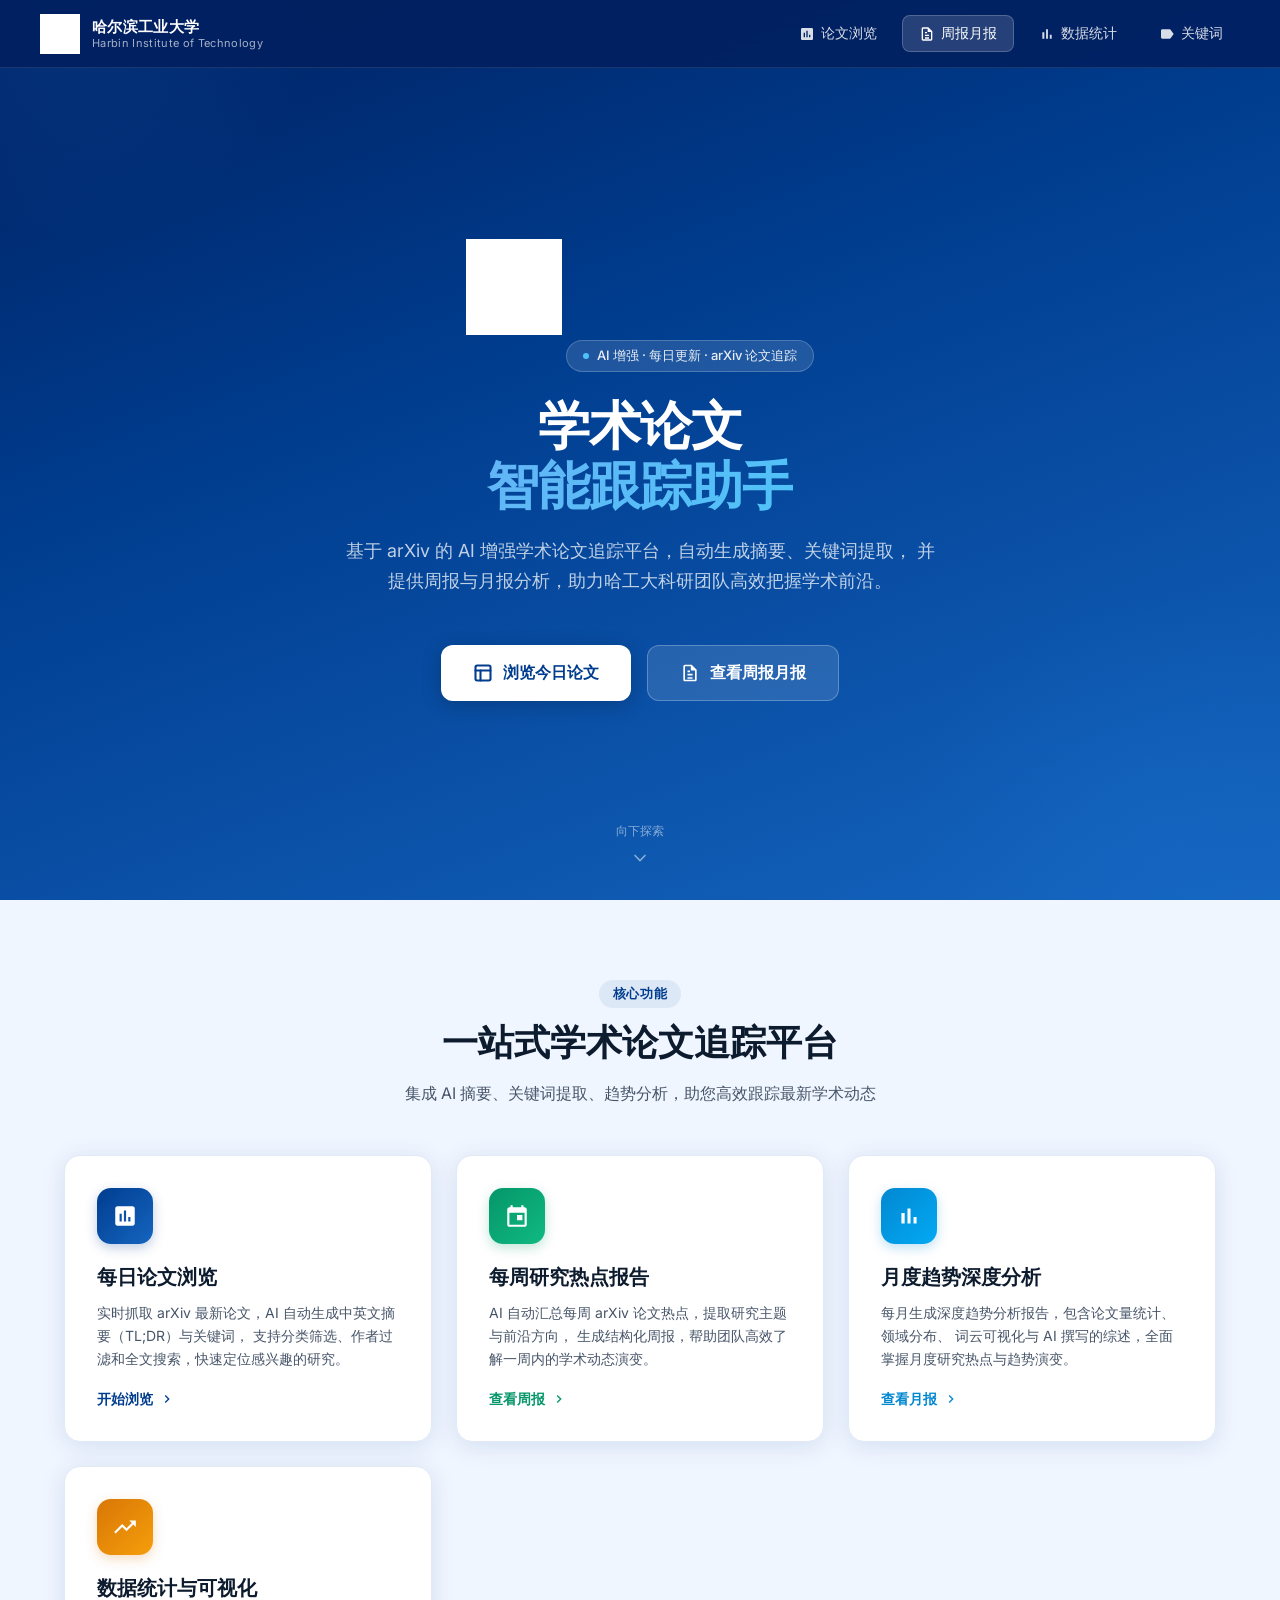
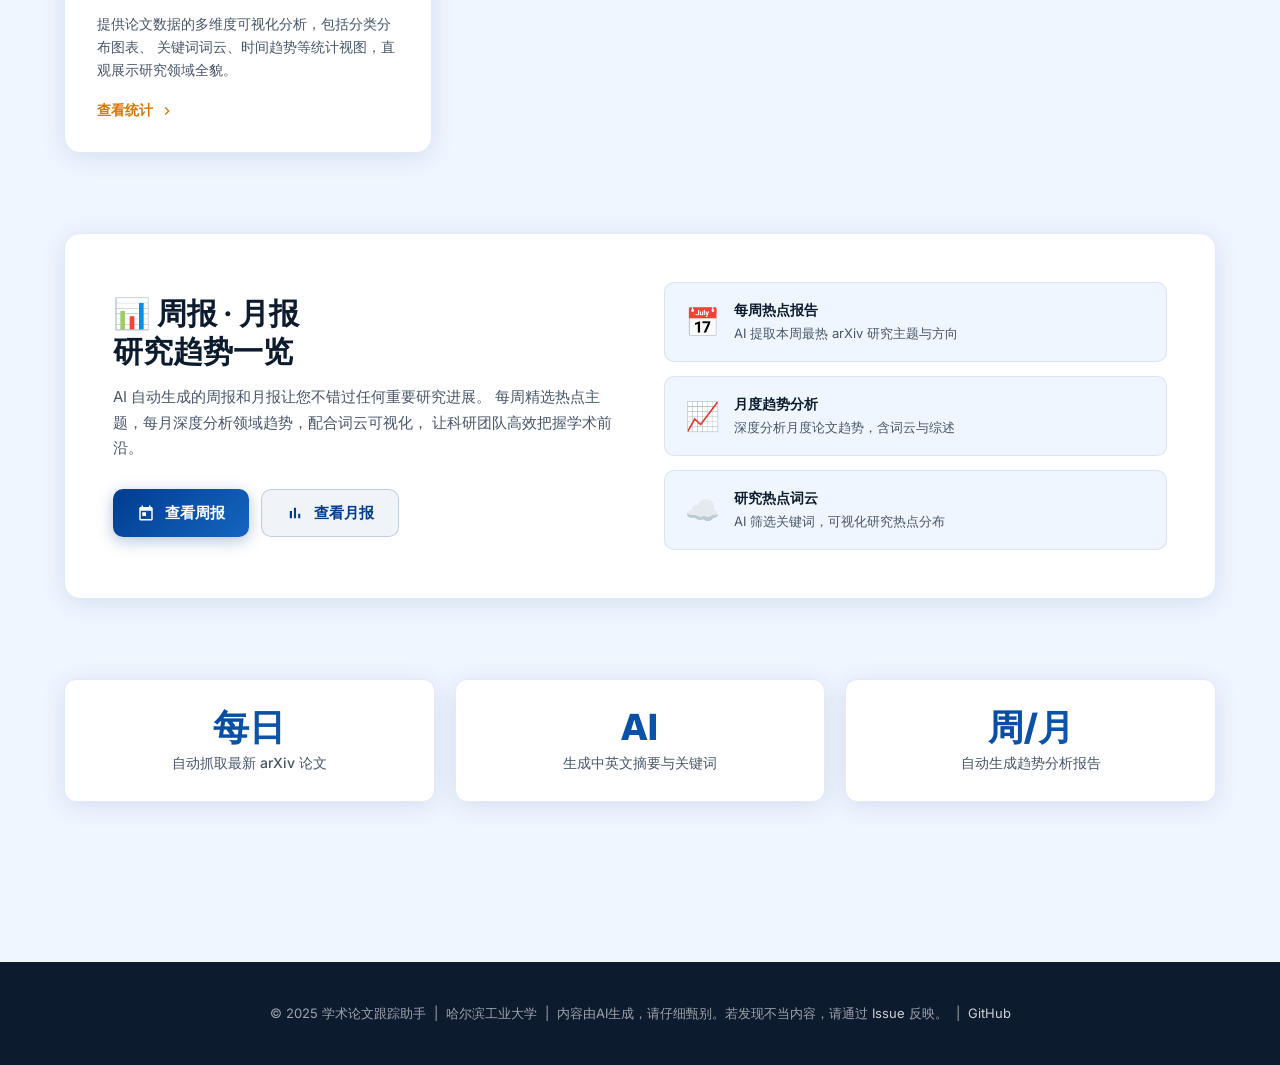
==== commit d574c079: "Merge pull request #6 from Love-Luo-Tianyi/copilot/update-website-logos [WIP] Replace old website lo" ====
--- a/index.html
+++ b/index.html
@@ -5,8 +5,8 @@
     <meta name="viewport" content="width=device-width, initial-scale=1.0">
     <meta name="description" content="学术论文跟踪助手 - 哈尔滨工业大学 AI 增强 arXiv 论文追踪平台">
     <title>学术论文跟踪助手 - 哈尔滨工业大学</title>
-    <link rel="icon" type="image/png" href="assets/logo2-removebg-preview.png">
-    <link rel="shortcut icon" type="image/png" href="assets/logo2-removebg-preview.png">
+    <link rel="icon" type="image/png" href="assets/hit-logo-new.png">
+    <link rel="shortcut icon" type="image/png" href="assets/hit-logo-new.png">
     <link rel="stylesheet" href="https://fonts.googleapis.com/css2?family=Inter:wght@300;400;500;600;700;800&display=swap">
 
     <!-- Authentication Scripts -->
@@ -705,7 +705,7 @@
     <!-- NAVBAR -->
     <nav class="navbar">
         <a href="index.html" class="navbar-brand">
-            <img src="assets/logo.png" alt="哈工大校徽" class="navbar-emblem">
+            <img src="assets/hit-logo-new.png" alt="哈工大校徽" class="navbar-emblem">
             <div class="navbar-text">
                 <span class="navbar-title">哈尔滨工业大学</span>
                 <span class="navbar-subtitle">Harbin Institute of Technology</span>
@@ -735,7 +735,7 @@
     <!-- HERO SECTION -->
     <section class="hero">
         <div class="hero-content">
-            <img src="assets/logo.png" alt="哈工大校徽" class="hero-emblem">
+            <img src="assets/hit-logo-new.png" alt="哈工大校徽" class="hero-emblem">
 
             <div class="hero-badge">
                 <span class="hero-badge-dot"></span>
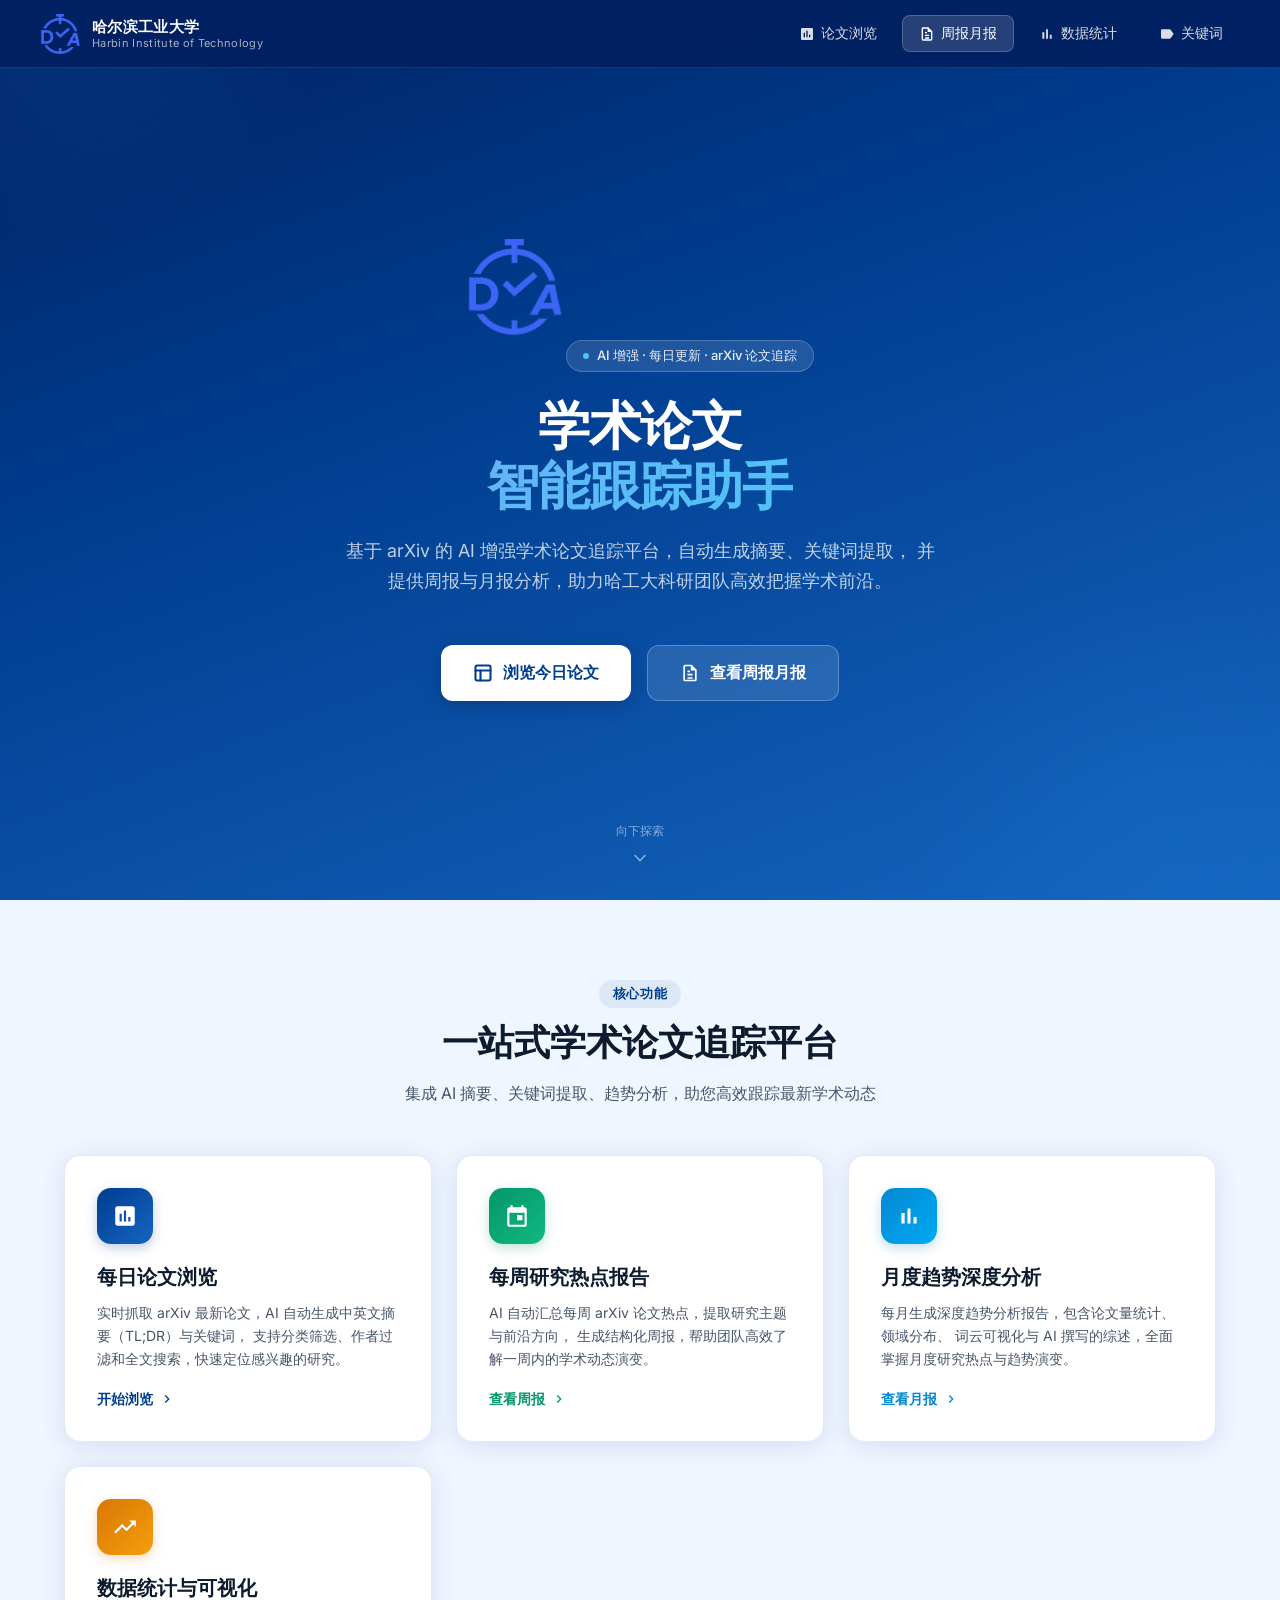
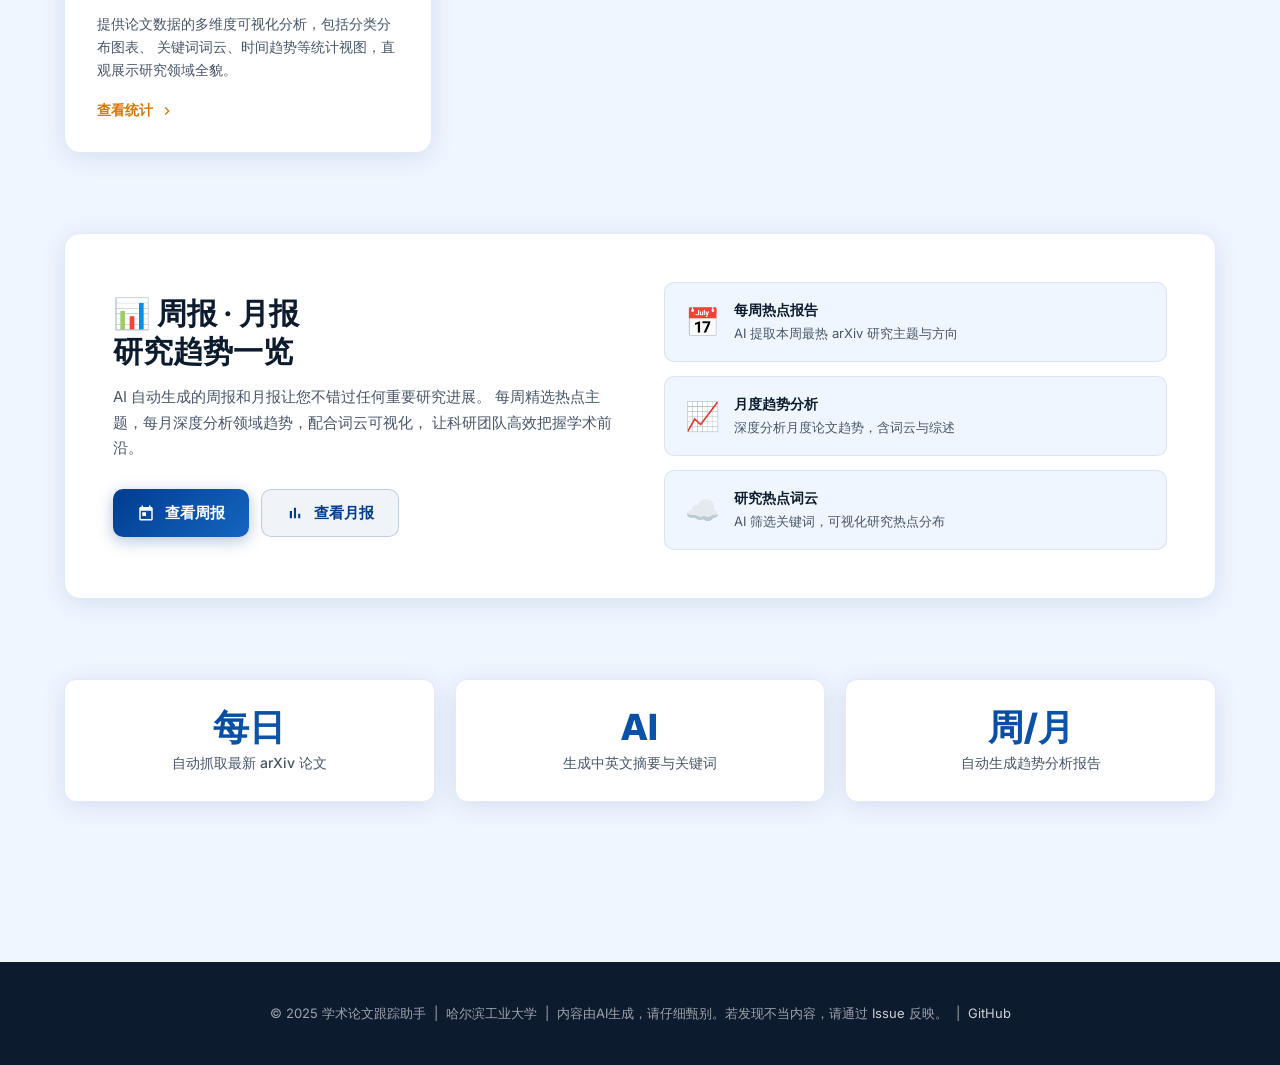
==== commit 04db5509: "Merge pull request #9 from Love-Luo-Tianyi/copilot/update-homepage-logo-and-mobile-adapt Use HIT emb" ====
--- a/index.html
+++ b/index.html
@@ -84,7 +84,6 @@
             height: 40px;
             width: 40px;
             object-fit: contain;
-            filter: brightness(0) invert(1);
         }
 
         .navbar-text {
@@ -208,7 +207,6 @@
             width: 96px;
             height: 96px;
             object-fit: contain;
-            filter: brightness(0) invert(1);
             margin-bottom: 24px;
             animation: floatIn 0.8s ease both;
         }
@@ -670,20 +668,42 @@
 
         @media (max-width: 640px) {
             .navbar {
-                padding: 0 20px;
+                padding: 0 14px;
+                height: 60px;
             }
             .navbar-subtitle {
                 display: none;
             }
+            .navbar-title {
+                font-size: 13px;
+            }
+            .navbar-emblem {
+                height: 32px;
+                width: 32px;
+            }
+            .navbar-nav {
+                gap: 2px;
+            }
+            .nav-btn-label {
+                display: none;
+            }
+            .nav-btn {
+                padding: 8px;
+            }
             .hero-title {
-                font-size: 34px;
+                font-size: 30px;
             }
             .hero-description {
-                font-size: 16px;
+                font-size: 15px;
+                margin-bottom: 36px;
             }
             .hero-btn {
-                padding: 14px 22px;
+                padding: 13px 20px;
                 font-size: 15px;
+            }
+            .hero-emblem {
+                width: 72px;
+                height: 72px;
             }
             .features-grid {
                 grid-template-columns: 1fr;
@@ -692,10 +712,23 @@
                 grid-template-columns: 1fr;
             }
             .main-section {
-                padding: 48px 20px;
+                padding: 40px 16px;
             }
             .section-title {
-                font-size: 26px;
+                font-size: 24px;
+            }
+            .section-subtitle {
+                font-size: 14px;
+                margin-bottom: 32px;
+            }
+            .feature-card {
+                padding: 24px;
+            }
+            .reports-section {
+                padding: 24px;
+            }
+            .hero {
+                padding: 80px 16px 48px;
             }
         }
     </style>
@@ -714,19 +747,19 @@
         <div class="navbar-nav">
             <a href="papers.html" class="nav-btn">
                 <svg width="16" height="16" viewBox="0 0 24 24" fill="currentColor"><path d="M19 3H5C3.9 3 3 3.9 3 5V19C3 20.1 3.9 21 5 21H19C20.1 21 21 20.1 21 19V5C21 3.9 20.1 3 19 3ZM9 17H7V10H9V17ZM13 17H11V7H13V17ZM17 17H15V13H17V17Z"/></svg>
-                论文浏览
+                <span class="nav-btn-label">论文浏览</span>
             </a>
             <a href="reports.html" class="nav-btn primary">
                 <svg width="16" height="16" viewBox="0 0 24 24" fill="currentColor"><path d="M14 2H6C4.9 2 4 2.9 4 4V20C4 21.1 4.9 22 6 22H18C19.1 22 20 21.1 20 20V8L14 2ZM18 20H6V4H13V9H18V20ZM9 13H15V15H9V13ZM9 17H15V19H9V17ZM9 9H12V11H9V9Z"/></svg>
-                周报月报
+                <span class="nav-btn-label">周报月报</span>
             </a>
             <a href="statistic.html" class="nav-btn">
                 <svg width="16" height="16" viewBox="0 0 24 24" fill="currentColor"><path d="M5 9.2h3V19H5zM10.6 5h2.8v14h-2.8zm5.6 8H19v6h-2.8z"/></svg>
-                数据统计
+                <span class="nav-btn-label">数据统计</span>
             </a>
             <a href="settings.html" class="nav-btn">
                 <svg width="16" height="16" viewBox="0 0 24 24" fill="currentColor"><path d="M17.63 5.84C17.27 5.33 16.67 5 16 5L5 5.01C3.9 5.01 3 5.9 3 7V17C3 18.1 3.9 18.99 5 18.99L16 19C16.67 19 17.27 18.67 17.63 18.16L22 12L17.63 5.84Z"/></svg>
-                关键词
+                <span class="nav-btn-label">关键词</span>
             </a>
             <button id="logoutButton" onclick="Auth.logout()" title="退出登录">退出</button>
         </div>
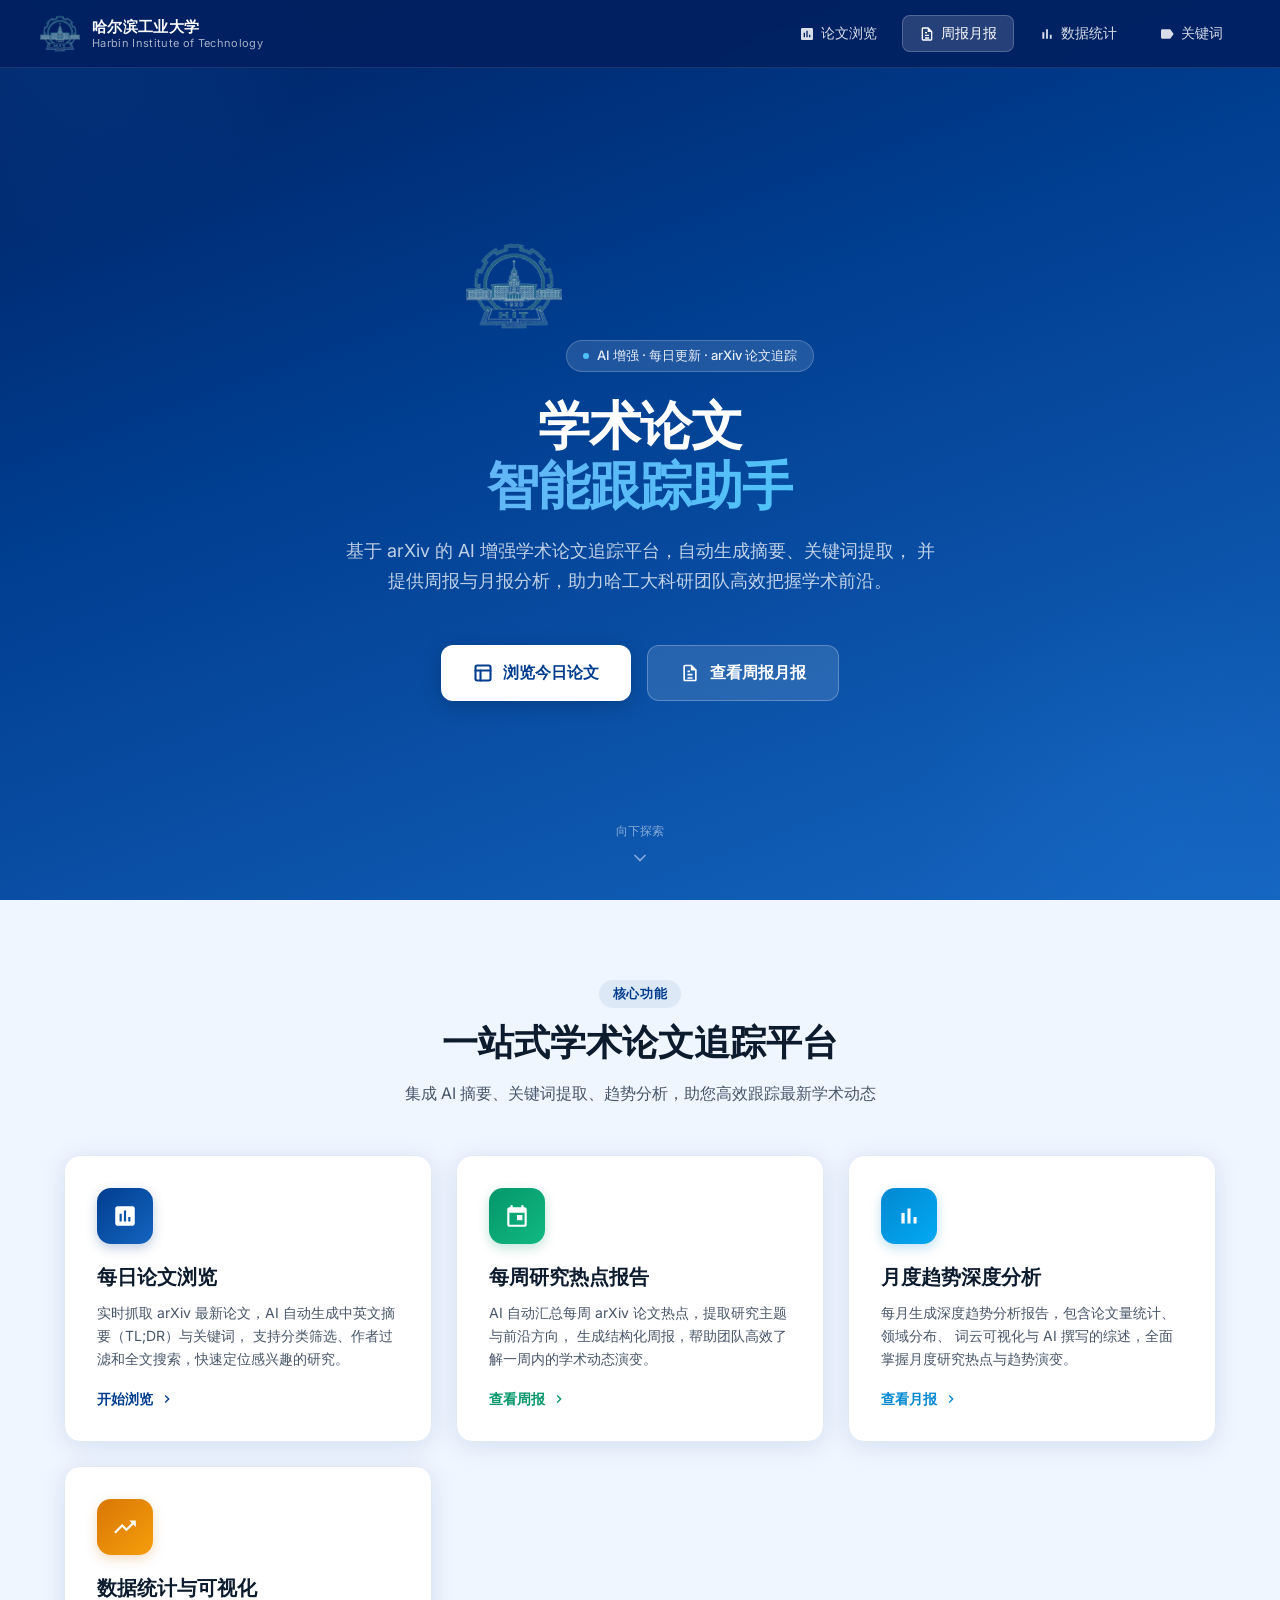
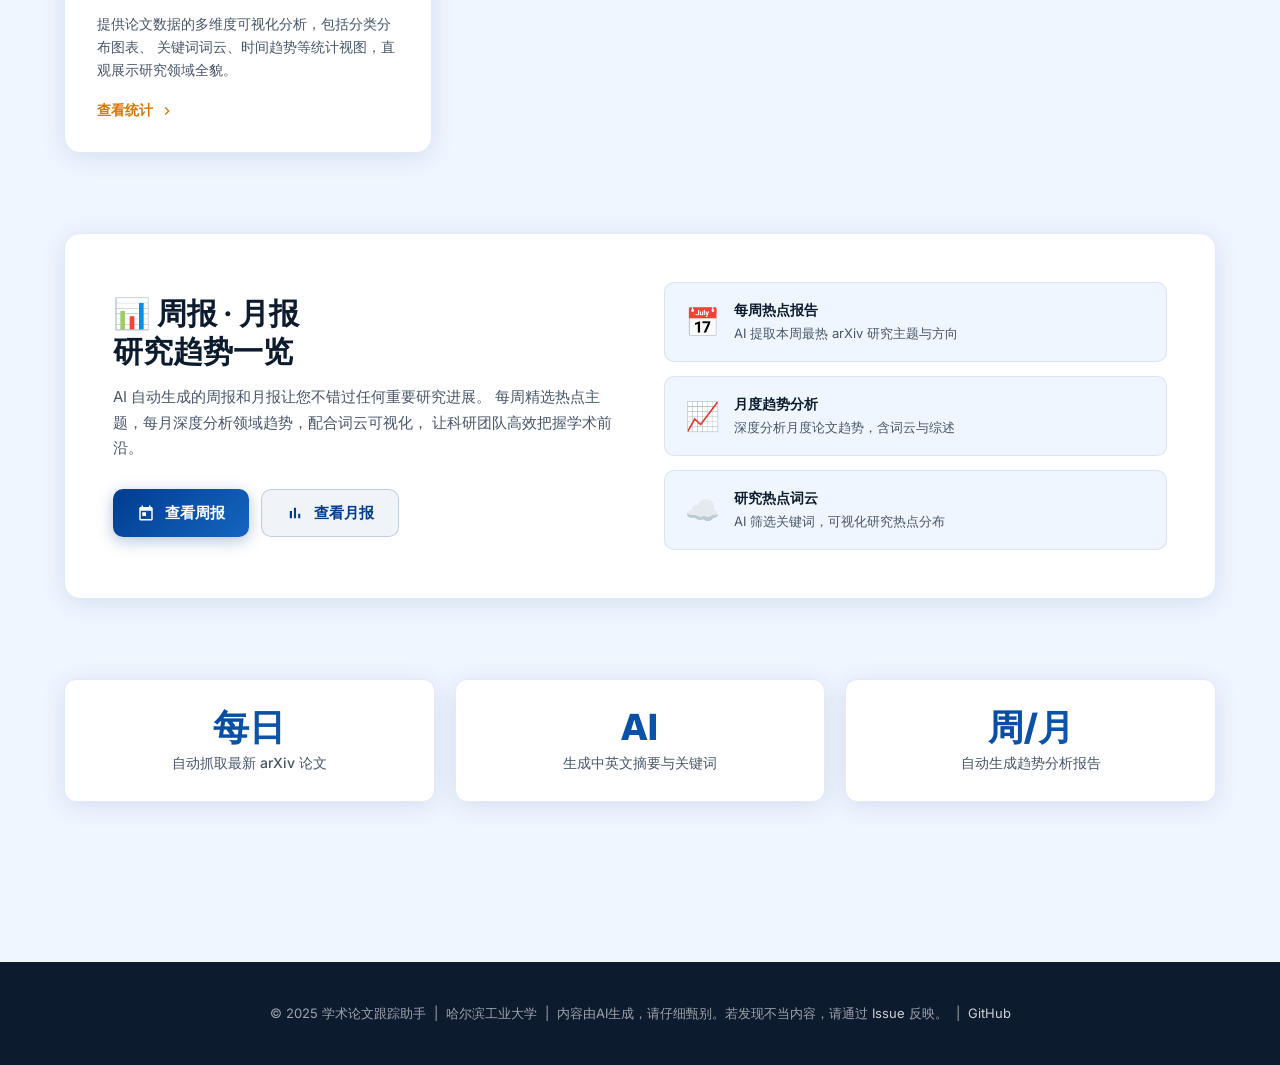
==== commit 44b27e72: "Use logo.png as HIT emblem, remove mobile warning, translate guide text to Chinese Co-authored-by: L" ====
--- a/index.html
+++ b/index.html
@@ -5,8 +5,8 @@
     <meta name="viewport" content="width=device-width, initial-scale=1.0">
     <meta name="description" content="学术论文跟踪助手 - 哈尔滨工业大学 AI 增强 arXiv 论文追踪平台">
     <title>学术论文跟踪助手 - 哈尔滨工业大学</title>
-    <link rel="icon" type="image/png" href="assets/hit-logo-new.png">
-    <link rel="shortcut icon" type="image/png" href="assets/hit-logo-new.png">
+    <link rel="icon" type="image/png" href="assets/logo.png">
+    <link rel="shortcut icon" type="image/png" href="assets/logo.png">
     <link rel="stylesheet" href="https://fonts.googleapis.com/css2?family=Inter:wght@300;400;500;600;700;800&display=swap">
 
     <!-- Authentication Scripts -->
@@ -738,7 +738,7 @@
     <!-- NAVBAR -->
     <nav class="navbar">
         <a href="index.html" class="navbar-brand">
-            <img src="assets/hit-logo-new.png" alt="哈工大校徽" class="navbar-emblem">
+            <img src="assets/logo.png" alt="哈工大校徽" class="navbar-emblem">
             <div class="navbar-text">
                 <span class="navbar-title">哈尔滨工业大学</span>
                 <span class="navbar-subtitle">Harbin Institute of Technology</span>
@@ -768,7 +768,7 @@
     <!-- HERO SECTION -->
     <section class="hero">
         <div class="hero-content">
-            <img src="assets/hit-logo-new.png" alt="哈工大校徽" class="hero-emblem">
+            <img src="assets/logo.png" alt="哈工大校徽" class="hero-emblem">
 
             <div class="hero-badge">
                 <span class="hero-badge-dot"></span>
